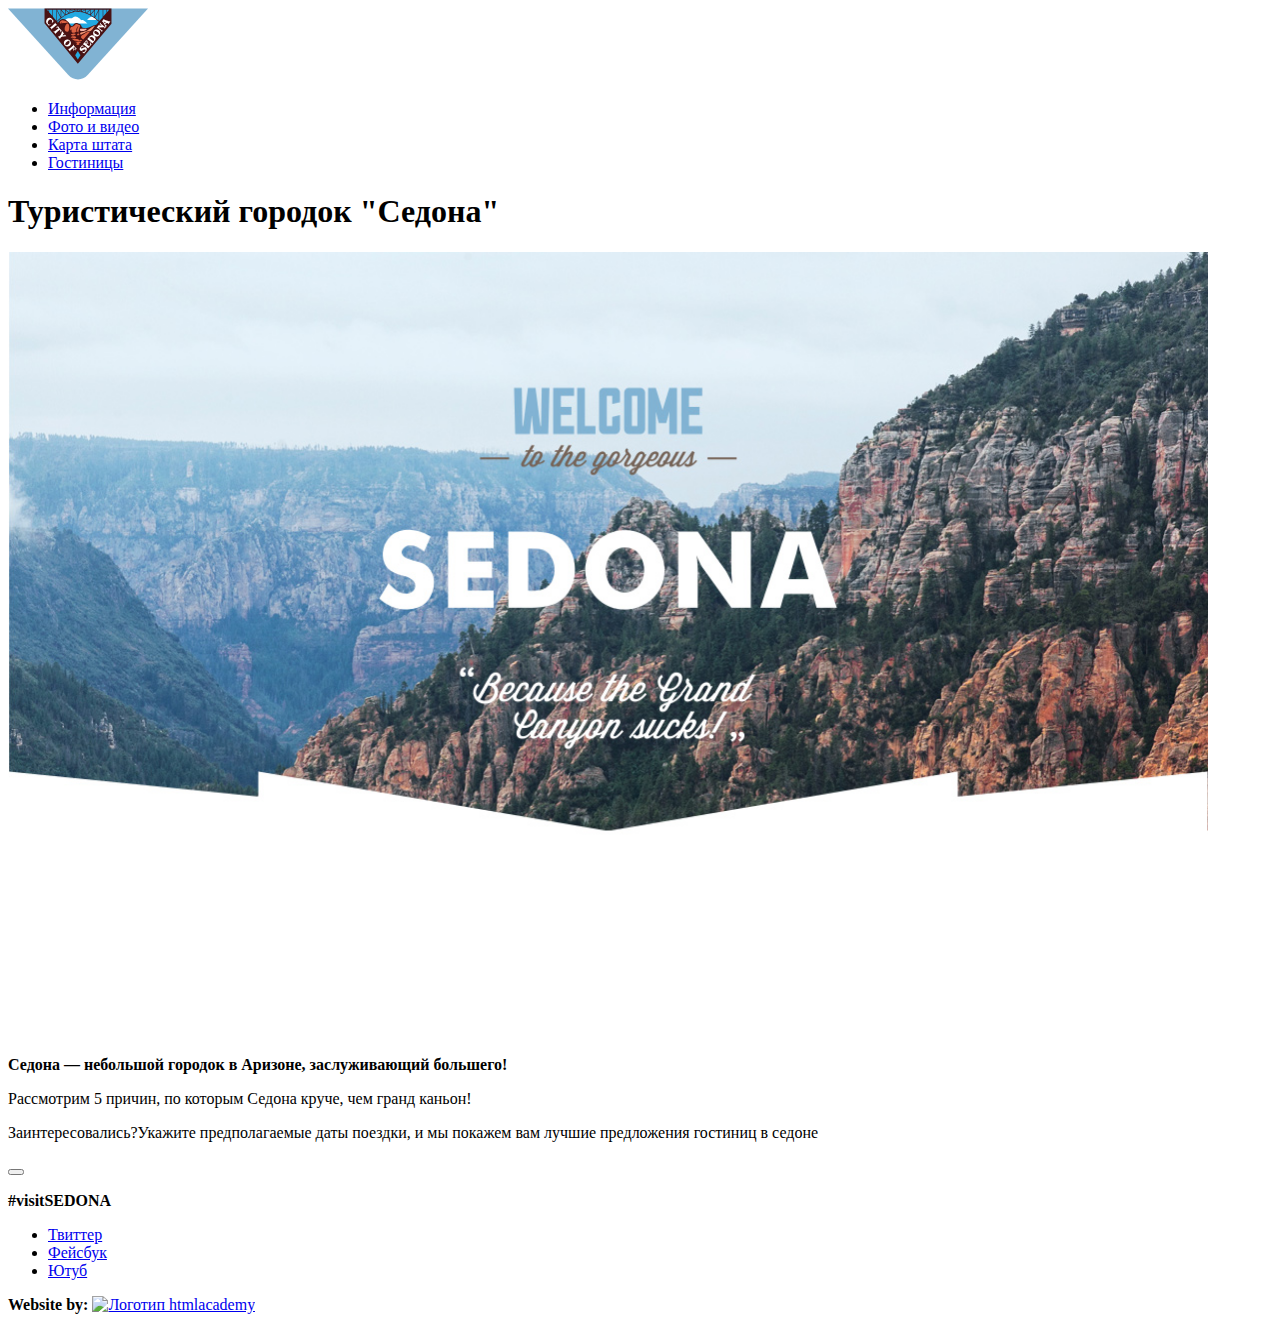
==== index.html @ 9cd98520 "Added images." ====
<!DOCTYPE html>
<html lang="ru">

<head>
    <meta charset="utf-8">
    <title>HTML Academy: Седона</title>
</head>

<body>
    <header class="main-header">
        <nav class="main-navigation">
            <a class="main-header-logo" href="index.html">
                <img src="img/logo.svg" width="140" height="72" alt="Логотип">
            </a>
            <ul class="site-navigation">
                <li><a href="#">Информация</a></li>
                <li><a href="#">Фото и видео</a></li>
                <li><a href="#">Карта штата</a></li>
                <li><a href="hotels.html">Гостиницы</a></li>
            </ul>
        </nav>
    </header>
    <main class="container">
        <h1 class="visually-hidden">Туристический городок "Седона"</h1>
        <section class="intro">
            <img src="img/intro.jpg" alt="Sedona intro" width="1200" height="800"/>
        </section>
        <section class="content">
            <b>Седона — небольшой городок в Аризоне, заслуживающий большего!</b>
            <p>Рассмотрим 5 причин, по которым Седона круче, чем гранд каньон!</p>
        </section>
        <section class="search-form">
            <p><span>Заинтересовались?</span>Укажите предполагаемые даты поездки, и мы покажем вам лучшие предложения
                гостиниц в седоне</p>
            <button type="button" title="Поиск гостиницы в Седоне"></button>
        </section>
    </main>
    <footer>
        <p class="footer-tag">
            <b>#visitSEDONA</b>
        </p>
        <div class="footer-social">
            <ul>
                <li><a class="social-button" href="#">Твиттер</a></li>
                <li><a class="social-button" href="#">Фейсбук</a></li>
                <li><a class="social-button" href="#">Ютуб</a></li>
            </ul>
        </div>
        <p class="footer-copyright">
            <b>Website by:</b>
            <a href="https://htmlacademy.ru">
                <img src="img/htmlacademylogo.svg" width="115" height="41" alt="Логотип htmlacademy">
            </a>
        </p>
    </footer>
    <section class="modal modal-search">
    </section>
</body>

</html>
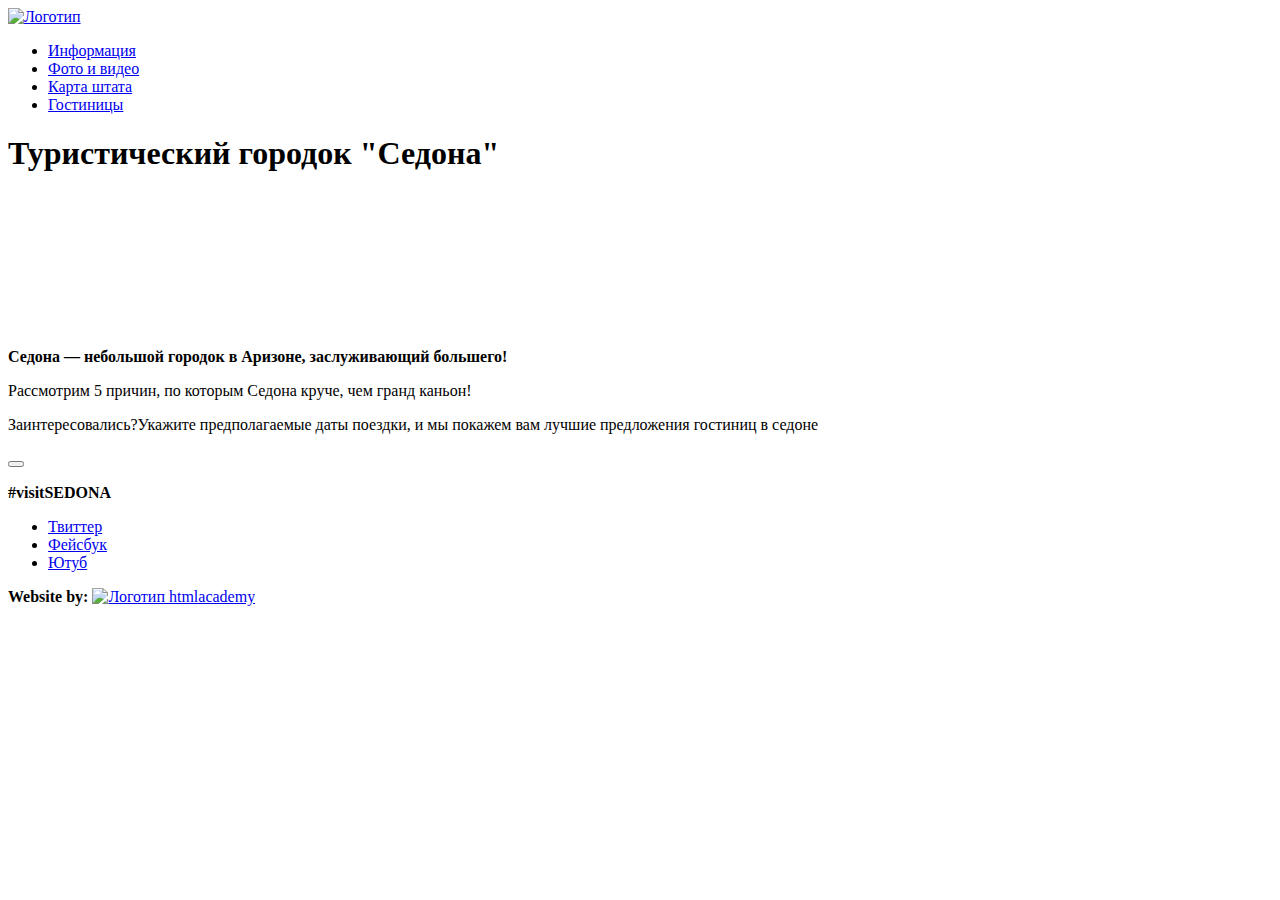
==== commit 2a18c13c: "Images revert for master." ====
--- a/index.html
+++ b/index.html
@@ -23,7 +23,10 @@
     <main class="container">
         <h1 class="visually-hidden">Туристический городок "Седона"</h1>
         <section class="intro">
-            <img src="img/intro.jpg" alt="Sedona intro" width="1200" height="800"/>
+            <img class="welcome" />
+            <svg>
+                <polygon />
+            </svg>
         </section>
         <section class="content">
             <b>Седона — небольшой городок в Аризоне, заслуживающий большего!</b>
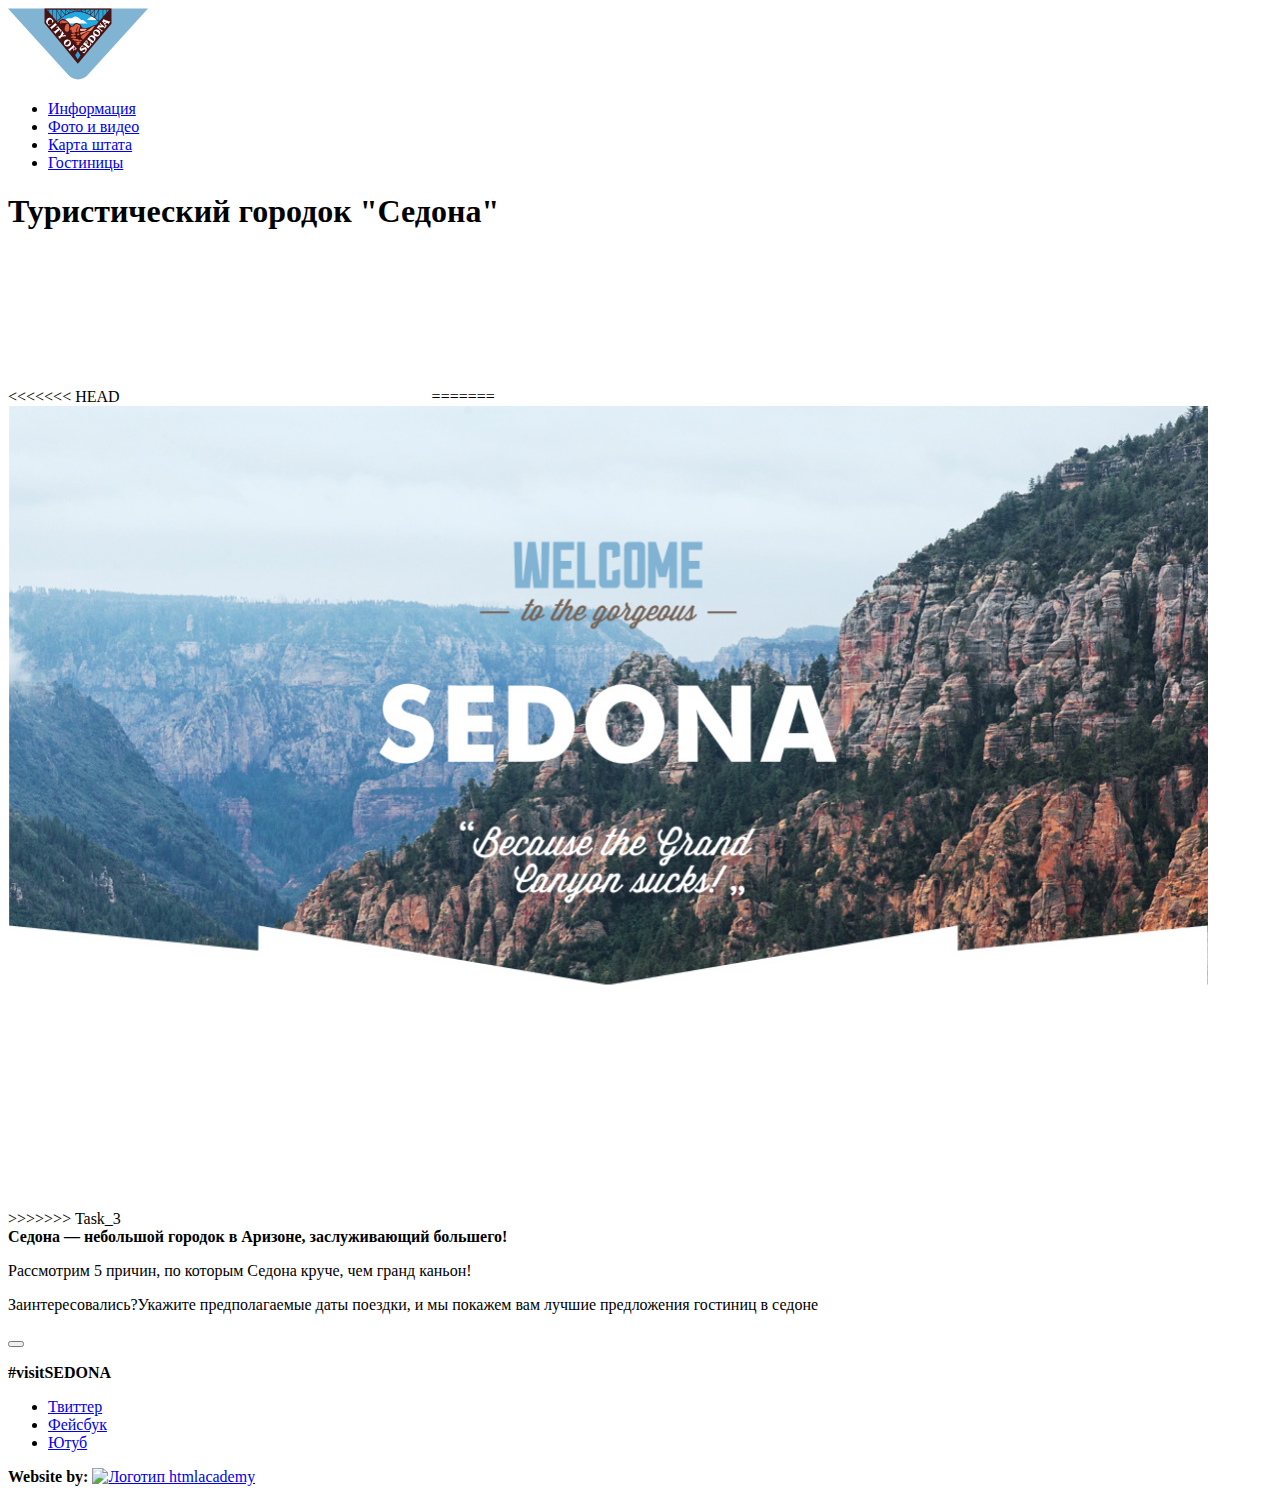
==== commit d534bb85: "Добавил графику." ====
--- a/index.html
+++ b/index.html
@@ -16,23 +16,27 @@
                 <li><a href="#">Информация</a></li>
                 <li><a href="#">Фото и видео</a></li>
                 <li><a href="#">Карта штата</a></li>
-                <li><a href="hotels.html">Гостиницы</a></li>
+                <li><a href="catalog.html">Гостиницы</a></li>
             </ul>
         </nav>
     </header>
     <main class="container">
         <h1 class="visually-hidden">Туристический городок "Седона"</h1>
         <section class="intro">
-            <img class="welcome" />
+<<<<<<< HEAD
+            <img class="welcome-image" />
             <svg>
                 <polygon />
             </svg>
+=======
+            <img src="img/intro.jpg" alt="Sedona intro" width="1200" height="800"/>
+>>>>>>> Task_3
         </section>
         <section class="content">
-            <b>Седона — небольшой городок в Аризоне, заслуживающий большего!</b>
+            <strong>Седона — небольшой городок в Аризоне, заслуживающий большего!</strong>
             <p>Рассмотрим 5 причин, по которым Седона круче, чем гранд каньон!</p>
         </section>
-        <section class="search-form">
+        <section class="search-hotel">
             <p><span>Заинтересовались?</span>Укажите предполагаемые даты поездки, и мы покажем вам лучшие предложения
                 гостиниц в седоне</p>
             <button type="button" title="Поиск гостиницы в Седоне"></button>
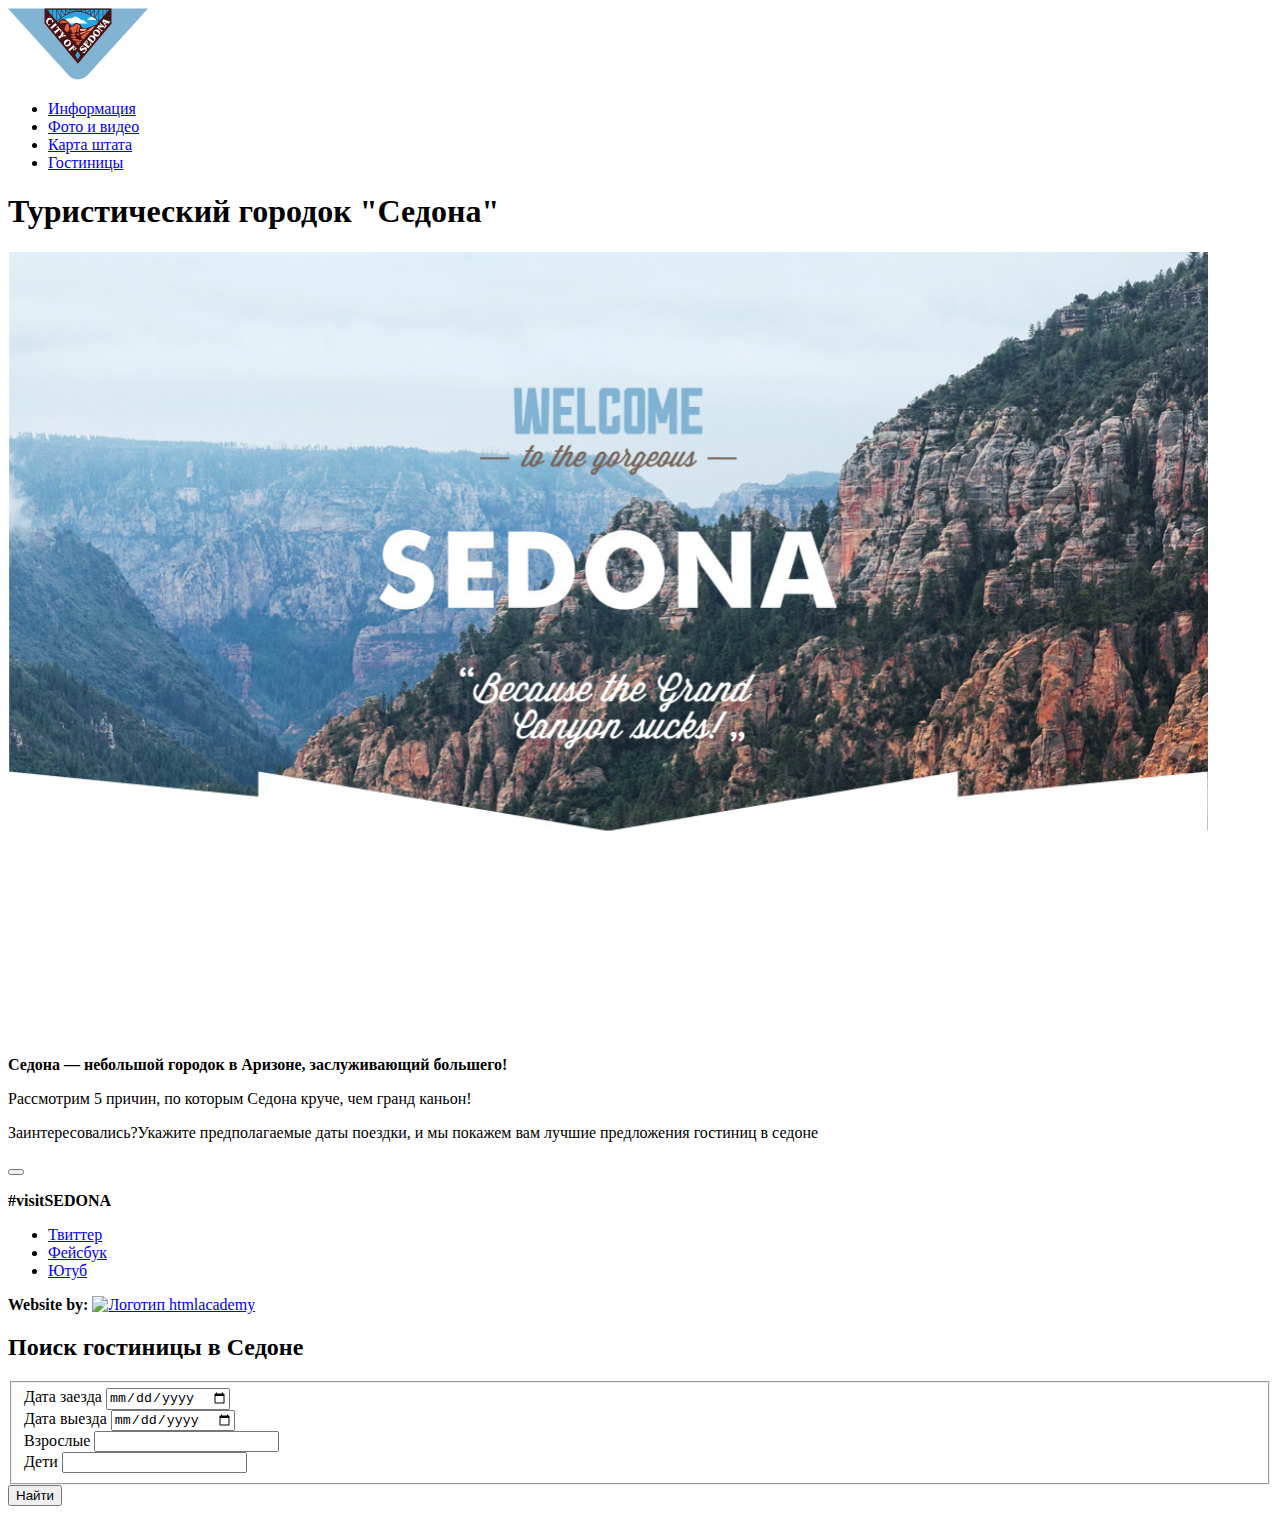
==== commit 454b66a5: "Добавил форму поиска гостиниц." ====
--- a/index.html
+++ b/index.html
@@ -23,14 +23,7 @@
     <main class="container">
         <h1 class="visually-hidden">Туристический городок "Седона"</h1>
         <section class="intro">
-<<<<<<< HEAD
-            <img class="welcome-image" />
-            <svg>
-                <polygon />
-            </svg>
-=======
-            <img src="img/intro.jpg" alt="Sedona intro" width="1200" height="800"/>
->>>>>>> Task_3
+            <img src="img/intro.jpg" alt="Sedona intro" width="1200" height="800" />
         </section>
         <section class="content">
             <strong>Седона — небольшой городок в Аризоне, заслуживающий большего!</strong>
@@ -61,6 +54,30 @@
         </p>
     </footer>
     <section class="modal modal-search">
+        <h2 class="visually-hidden">Поиск гостиницы в Седоне</h2>
+        <form class="search-hotel-form" method="GET" action="https://echo.htmlacademy.ru">
+            <fieldset>
+                <div class="search-hotel-form-control-block">
+                    <label for="arrival-date-control">Дата заезда</label>
+                    <input id="arrival-date-control" name="arrival-date" type="date">
+                </div>
+                <div class="search-hotel-form-control-block">
+                    <label for="departure-date-control">Дата выезда</label>
+                    <input id="departure-date-control" name="departure-date" type="date">
+                </div>
+                <div class="search-hotel-form-control-block">
+                    <label for="number-of-adults-control">Взрослые</label>
+                    <input id="number-of-adults-control" name="number-of-adults" type="number">
+                </div>
+                <div class="search-hotel-form-control-block">
+                    <label for="number-of-children-control">Дети</label>
+                    <input id="number-of-children-control" name="number-of-children" type="number">
+                </div>
+            </fieldset>
+            <button type="submit" class="filter-button button">
+                Найти
+            </button>
+        </form>
     </section>
 </body>
 
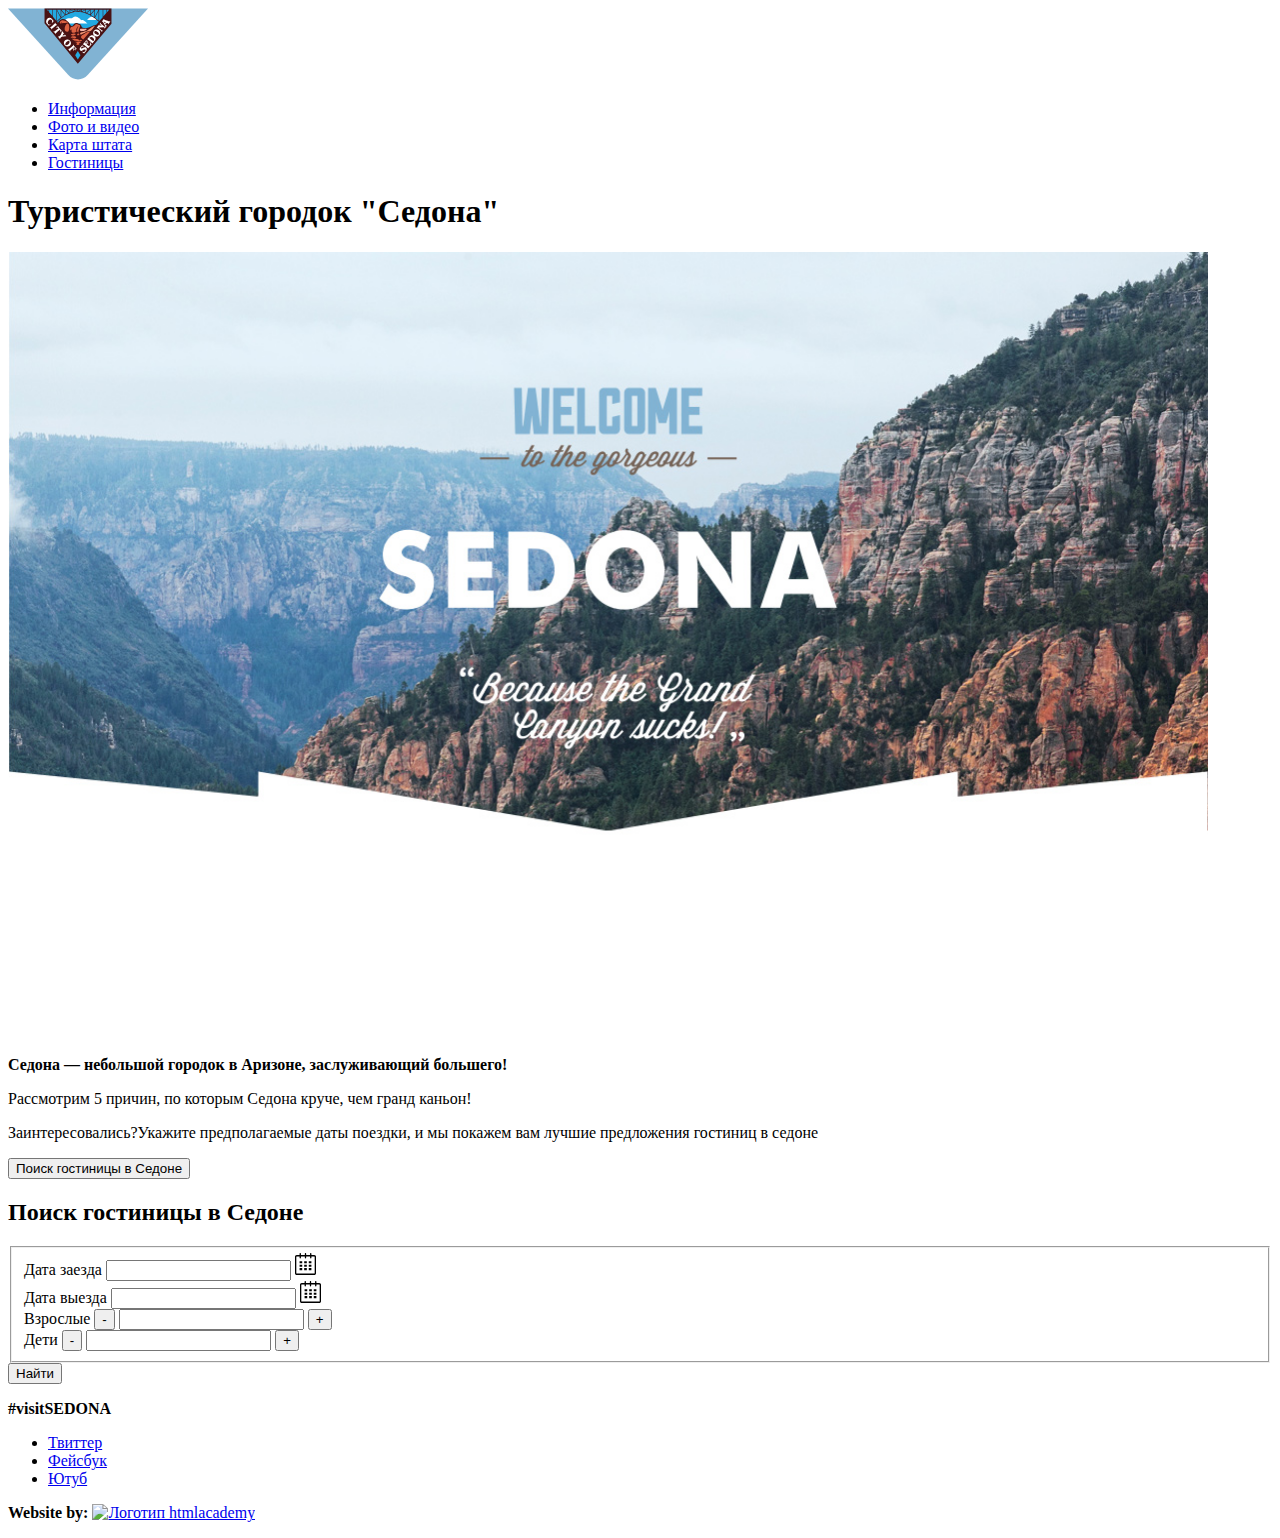
==== commit 5d288bf7: "Поправил типы инпутов, добавил  aria-label. Добавил кнопки плюс/минус." ====
--- a/index.html
+++ b/index.html
@@ -30,9 +30,40 @@
             <p>Рассмотрим 5 причин, по которым Седона круче, чем гранд каньон!</p>
         </section>
         <section class="search-hotel">
-            <p><span>Заинтересовались?</span>Укажите предполагаемые даты поездки, и мы покажем вам лучшие предложения
-                гостиниц в седоне</p>
-            <button type="button" title="Поиск гостиницы в Седоне"></button>
+            <p class="search-hotel-description"><span class="interested">Заинтересовались?</span>Укажите предполагаемые даты поездки, и мы покажем вам лучшие предложения гостиниц в седоне</p>
+            <button type="button" title="Поиск гостиницы в Седоне" class="button search-hotel-btn" aria-label="Открыть модальное окно поиска гостиницы">Поиск гостиницы в Седоне</button>
+            <div class="modal modal-search">
+                <h2 class="visually-hidden">Поиск гостиницы в Седоне</h2>
+                <form class="search-hotel-form" method="POST" action="https://echo.htmlacademy.ru">
+                    <fieldset>
+                        <div class="search-hotel-form-control-block">
+                            <label for="arrival-date-control">Дата заезда</label>
+                            <input id="arrival-date-control" type="text" name="arrival-date">
+                            <img src="img/calendar.svg" alt="Иконка календаря">
+                        </div>
+                        <div class="search-hotel-form-control-block">
+                            <label for="departure-date-control">Дата выезда</label>
+                            <input id="departure-date-control" type="text" name="departure-date">
+                            <img src="img/calendar.svg" alt="Иконка календаря">
+                        </div>
+                        <div class="search-hotel-form-control-block">
+                            <label for="number-of-adults-control">Взрослые</label>
+                            <button type="button" aria-label="Убрать одного взрослого" class="minus-btn">-</button>
+                            <input id="number-of-adults-control" name="number-of-adults" type="text">
+                            <button type="button" aria-label="Добавить одного взрослого" class="plus-btn">+</button>
+                        </div>
+                        <div class="search-hotel-form-control-block">
+                            <label for="number-of-children-control">Дети</label>
+                            <button type="button" aria-label="Убрать одного ребенка" class="minus-btn">-</button>
+                            <input id="number-of-children-control" name="number-of-children" type="text">
+                            <button type="button" aria-label="Добавить одного ребенка" class="plus-btn">+</button>
+                        </div>
+                    </fieldset>
+                    <button type="submit" class="filter-button button" title="Найти гостиницы" aria-label="Найти гостиницы">
+                        Найти
+                    </button>
+                </form>
+            </div>
         </section>
     </main>
     <footer>
@@ -53,32 +84,6 @@
             </a>
         </p>
     </footer>
-    <section class="modal modal-search">
-        <h2 class="visually-hidden">Поиск гостиницы в Седоне</h2>
-        <form class="search-hotel-form" method="GET" action="https://echo.htmlacademy.ru">
-            <fieldset>
-                <div class="search-hotel-form-control-block">
-                    <label for="arrival-date-control">Дата заезда</label>
-                    <input id="arrival-date-control" name="arrival-date" type="date">
-                </div>
-                <div class="search-hotel-form-control-block">
-                    <label for="departure-date-control">Дата выезда</label>
-                    <input id="departure-date-control" name="departure-date" type="date">
-                </div>
-                <div class="search-hotel-form-control-block">
-                    <label for="number-of-adults-control">Взрослые</label>
-                    <input id="number-of-adults-control" name="number-of-adults" type="number">
-                </div>
-                <div class="search-hotel-form-control-block">
-                    <label for="number-of-children-control">Дети</label>
-                    <input id="number-of-children-control" name="number-of-children" type="number">
-                </div>
-            </fieldset>
-            <button type="submit" class="filter-button button">
-                Найти
-            </button>
-        </form>
-    </section>
 </body>
 
 </html>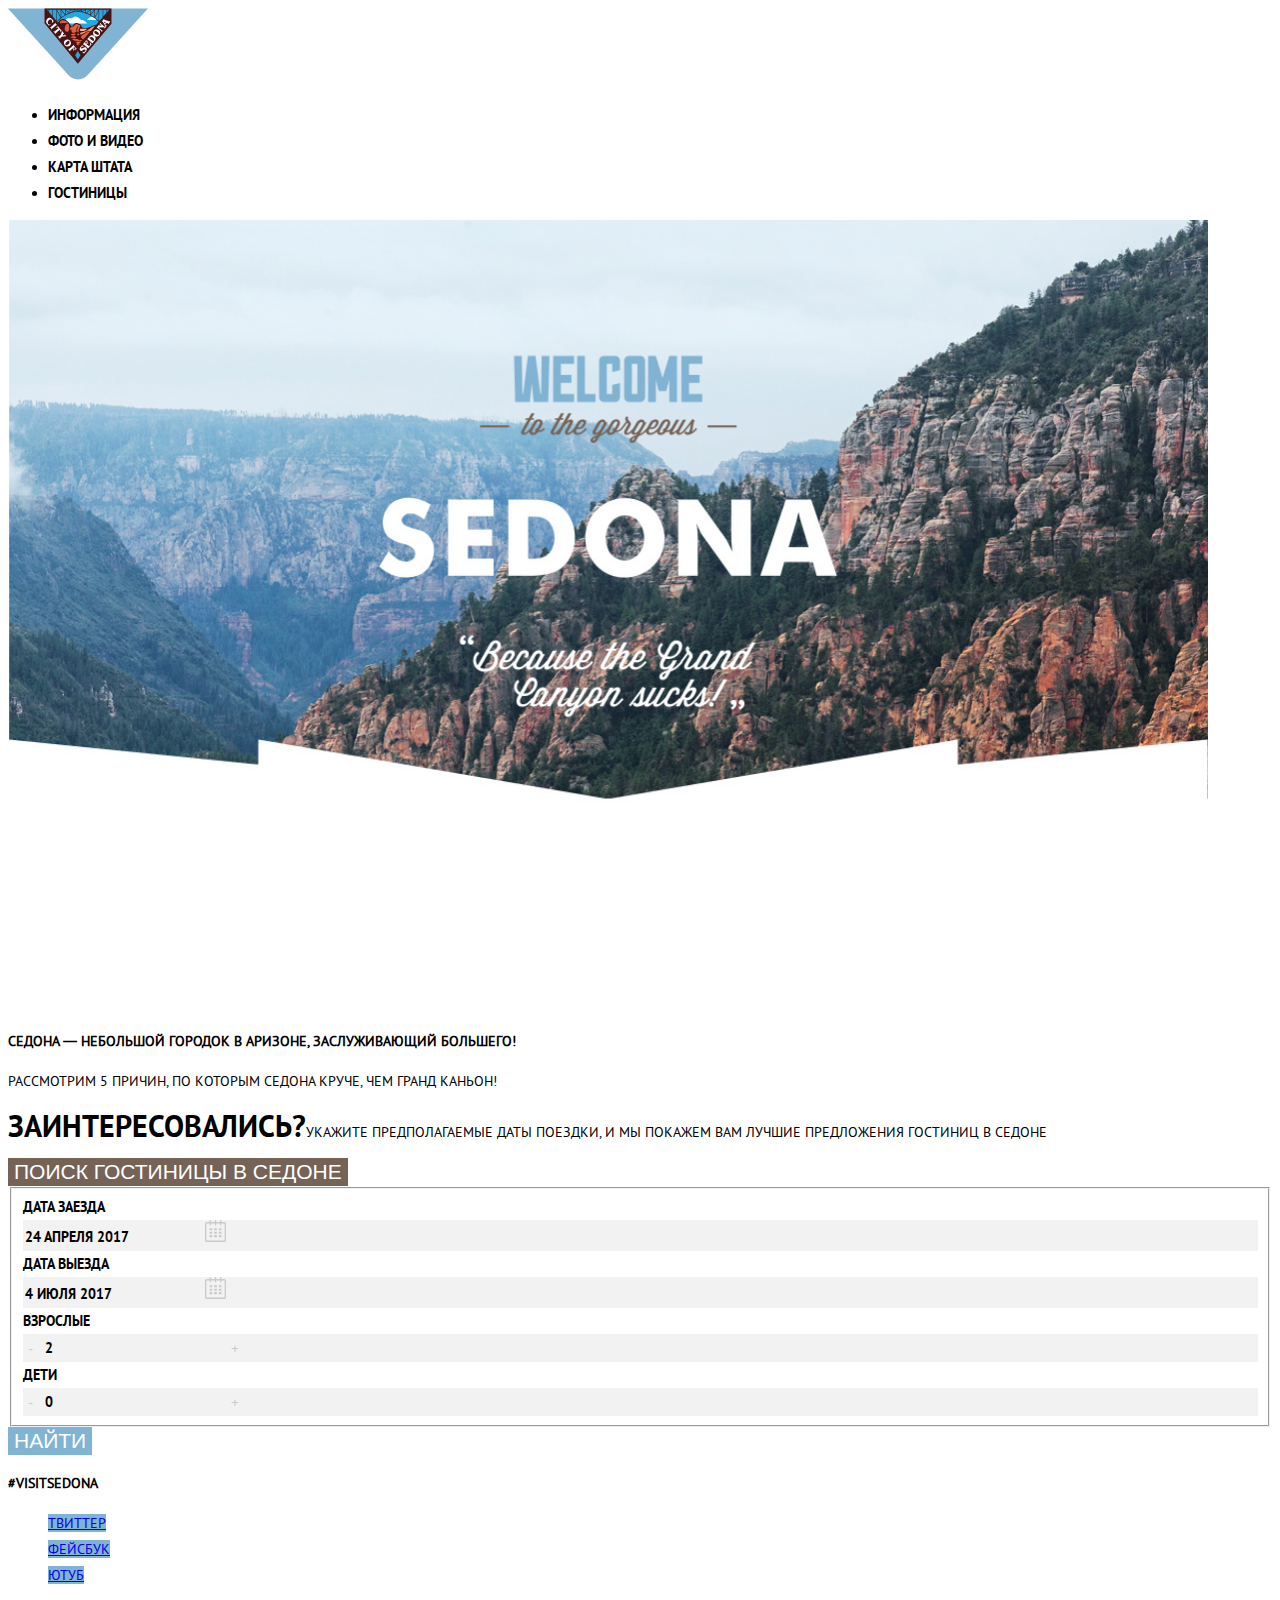
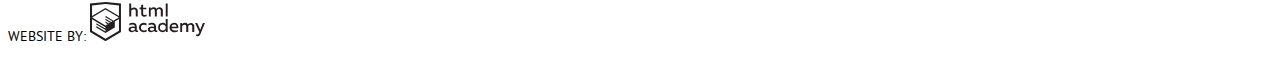
==== commit efc8a8cf: "Базовая стилизация." ====
--- a/index.html
+++ b/index.html
@@ -4,6 +4,7 @@
 <head>
     <meta charset="utf-8">
     <title>HTML Academy: Седона</title>
+    <link href="css/style.css" rel="stylesheet">
 </head>
 
 <body>
@@ -31,35 +32,57 @@
         </section>
         <section class="search-hotel">
             <p class="search-hotel-description"><span class="interested">Заинтересовались?</span>Укажите предполагаемые даты поездки, и мы покажем вам лучшие предложения гостиниц в седоне</p>
-            <button type="button" title="Поиск гостиницы в Седоне" class="button search-hotel-btn" aria-label="Открыть модальное окно поиска гостиницы">Поиск гостиницы в Седоне</button>
+            <button type="button" title="Поиск гостиницы в Седоне" class="button open-search-hotel-form-btn" aria-label="Открыть модальное окно поиска гостиницы">Поиск гостиницы в Седоне</button>
             <div class="modal modal-search">
                 <h2 class="visually-hidden">Поиск гостиницы в Седоне</h2>
                 <form class="search-hotel-form" method="POST" action="https://echo.htmlacademy.ru">
                     <fieldset>
                         <div class="search-hotel-form-control-block">
                             <label for="arrival-date-control">Дата заезда</label>
-                            <input id="arrival-date-control" type="text" name="arrival-date">
-                            <img src="img/calendar.svg" alt="Иконка календаря">
+                            <div class="control">
+                                <input id="arrival-date-control" type="text" name="arrival-date" value="24 апреля 2017">
+                                <svg xmlns="http://www.w3.org/2000/svg" width="21" height="22" viewBox="0 0 21 22" class="calendar-icon">
+                                    <path
+                                        d="M19.251 2.025h-2.845V.648c0-.381-.294-.689-.656-.689-.363 0-.656.308-.656.689v1.377h-3.938V.648c0-.381-.294-.689-.655-.689-.363 0-.657.308-.657.689v1.377H5.906V.648c0-.381-.294-.689-.656-.689-.363 0-.657.308-.657.689v1.377H1.75C.784 2.025 0 2.847 0 3.862v16.302C0 21.179.784 22 1.75 22h17.501c.966 0 1.749-.821 1.749-1.836V3.862c0-1.015-.783-1.837-1.749-1.837zm.437 18.139a.448.448 0 0 1-.437.459H1.75a.45.45 0 0 1-.438-.459V3.862a.45.45 0 0 1 .438-.459h2.844v1.378c0 .381.294.689.657.689.362 0 .656-.308.656-.689V3.403h3.938v1.378c0 .381.294.689.657.689.361 0 .655-.308.655-.689V3.403h3.938v1.378c0 .381.293.689.656.689.362 0 .656-.308.656-.689V3.403h2.845c.241 0 .437.206.437.459v16.302z"
+                                        fill="#cacaca" />
+                                    <path
+                                        d="M4.594 8.225h2.625v2.066H4.594zM4.594 11.668h2.625v2.067H4.594zM4.594 15.112h2.625v2.066H4.594zM9.188 15.112h2.625v2.066H9.188zM9.188 11.668h2.625v2.067H9.188zM9.188 8.225h2.625v2.066H9.188zM13.781 15.112h2.625v2.066h-2.625zM13.781 11.668h2.625v2.067h-2.625zM13.781 8.225h2.625v2.066h-2.625z"
+                                        fill="#cacaca" />
+                                </svg>
+                            </div>
                         </div>
                         <div class="search-hotel-form-control-block">
                             <label for="departure-date-control">Дата выезда</label>
-                            <input id="departure-date-control" type="text" name="departure-date">
-                            <img src="img/calendar.svg" alt="Иконка календаря">
+                            <div class="control">
+                                <input id="departure-date-control" type="text" name="departure-date" value="4 июля 2017">
+                                <svg xmlns="http://www.w3.org/2000/svg" width="21" height="22" viewBox="0 0 21 22" class="calendar-icon">
+                                    <path
+                                        d="M19.251 2.025h-2.845V.648c0-.381-.294-.689-.656-.689-.363 0-.656.308-.656.689v1.377h-3.938V.648c0-.381-.294-.689-.655-.689-.363 0-.657.308-.657.689v1.377H5.906V.648c0-.381-.294-.689-.656-.689-.363 0-.657.308-.657.689v1.377H1.75C.784 2.025 0 2.847 0 3.862v16.302C0 21.179.784 22 1.75 22h17.501c.966 0 1.749-.821 1.749-1.836V3.862c0-1.015-.783-1.837-1.749-1.837zm.437 18.139a.448.448 0 0 1-.437.459H1.75a.45.45 0 0 1-.438-.459V3.862a.45.45 0 0 1 .438-.459h2.844v1.378c0 .381.294.689.657.689.362 0 .656-.308.656-.689V3.403h3.938v1.378c0 .381.294.689.657.689.361 0 .655-.308.655-.689V3.403h3.938v1.378c0 .381.293.689.656.689.362 0 .656-.308.656-.689V3.403h2.845c.241 0 .437.206.437.459v16.302z"
+                                        fill="#cacaca" />
+                                    <path
+                                        d="M4.594 8.225h2.625v2.066H4.594zM4.594 11.668h2.625v2.067H4.594zM4.594 15.112h2.625v2.066H4.594zM9.188 15.112h2.625v2.066H9.188zM9.188 11.668h2.625v2.067H9.188zM9.188 8.225h2.625v2.066H9.188zM13.781 15.112h2.625v2.066h-2.625zM13.781 11.668h2.625v2.067h-2.625zM13.781 8.225h2.625v2.066h-2.625z"
+                                        fill="#cacaca" />
+                                </svg>
+                            </div>
                         </div>
                         <div class="search-hotel-form-control-block">
                             <label for="number-of-adults-control">Взрослые</label>
-                            <button type="button" aria-label="Убрать одного взрослого" class="minus-btn">-</button>
-                            <input id="number-of-adults-control" name="number-of-adults" type="text">
-                            <button type="button" aria-label="Добавить одного взрослого" class="plus-btn">+</button>
+                            <div class="control">
+                                <button type="button" aria-label="Убрать одного взрослого" class="minus-btn">-</button>
+                                <input id="number-of-adults-control" name="number-of-adults" type="text" value="2">
+                                <button type="button" aria-label="Добавить одного взрослого" class="plus-btn">+</button>
+                            </div>
                         </div>
                         <div class="search-hotel-form-control-block">
                             <label for="number-of-children-control">Дети</label>
-                            <button type="button" aria-label="Убрать одного ребенка" class="minus-btn">-</button>
-                            <input id="number-of-children-control" name="number-of-children" type="text">
-                            <button type="button" aria-label="Добавить одного ребенка" class="plus-btn">+</button>
+                            <div class="control">
+                                <button type="button" aria-label="Убрать одного ребенка" class="minus-btn">-</button>
+                                <input id="number-of-children-control" name="number-of-children" type="text" value="0">
+                                <button type="button" aria-label="Добавить одного ребенка" class="plus-btn">+</button>
+                            </div>
                         </div>
                     </fieldset>
-                    <button type="submit" class="filter-button button" title="Найти гостиницы" aria-label="Найти гостиницы">
+                    <button type="submit" class="search-hotels-btn button" title="Найти гостиницы" aria-label="Найти гостиницы">
                         Найти
                     </button>
                 </form>
@@ -78,9 +101,14 @@
             </ul>
         </div>
         <p class="footer-copyright">
-            <b>Website by:</b>
+            <span class="bold">Website by:</span>
             <a href="https://htmlacademy.ru">
-                <img src="img/htmlacademylogo.svg" width="115" height="41" alt="Логотип htmlacademy">
+                <svg id="Layer_1" data-name="Layer 1" xmlns="http://www.w3.org/2000/svg" viewBox="0 0 108.08 36.85" class="htmlacademy-logo">
+                    <title>logo-htmlacademy-small1</title>
+                    <path
+                        d="M44.61,26.88a2,2,0,0,0,.55-0.1v1.33a3.25,3.25,0,0,1-1.18.21,1.67,1.67,0,0,1-1.67-1,4.84,4.84,0,0,1-3.14,1.08c-1.51,0-2.91-.83-2.91-2.55,0-2.13,2-2.79,3.71-2.79a11.08,11.08,0,0,1,2.17.25v-0.3c0-1-.76-1.77-2.19-1.77a7.42,7.42,0,0,0-3,.64v-1.7a10.21,10.21,0,0,1,3.19-.55c2.36,0,3.81,1.12,3.81,3.65v3a0.54,0.54,0,0,0,.49.59h0.17Zm-6.44-1.13A1.35,1.35,0,0,0,39.63,27h0.11a3.39,3.39,0,0,0,2.41-1V24.58a9.72,9.72,0,0,0-1.81-.21c-1,0-2.16.33-2.16,1.38h0Zm12.36-6.11a5,5,0,0,1,2.57.64V22a4.08,4.08,0,0,0-2.3-.7,2.75,2.75,0,1,0,0,5.49,5,5,0,0,0,2.43-.64v1.71a6.27,6.27,0,0,1-2.76.57A4.21,4.21,0,0,1,46,24.51q0-.21,0-0.41a4.32,4.32,0,0,1,4.18-4.46h0.38Zm12.17,7.24a2,2,0,0,0,.55-0.1v1.33a3.25,3.25,0,0,1-1.18.21,1.67,1.67,0,0,1-1.67-1,4.84,4.84,0,0,1-3.14,1.08c-1.51,0-2.91-.83-2.91-2.55,0-2.13,2-2.79,3.71-2.79a11.08,11.08,0,0,1,2.17.25v-0.3c0-1-.76-1.77-2.19-1.77a7.42,7.42,0,0,0-3,.64v-1.7a10.21,10.21,0,0,1,3.19-.55c2.36,0,3.81,1.12,3.81,3.65v3a0.54,0.54,0,0,0,.49.59h0.17Zm-6.44-1.13A1.35,1.35,0,0,0,57.73,27h0.11a3.39,3.39,0,0,0,2.41-1V24.58a9.72,9.72,0,0,0-1.81-.21c-1.06,0-2.16.33-2.16,1.38h0ZM73,16V28.2H71.35V26.88a3.88,3.88,0,0,1-3.19,1.54,4.4,4.4,0,0,1,0-8.78,3.81,3.81,0,0,1,3,1.3V16H73Zm-4.53,5.22a2.76,2.76,0,1,0,0,5.52A2.86,2.86,0,0,0,71.15,25V23A2.91,2.91,0,0,0,68.49,21.27ZM79,19.64c3.31,0,4.46,2.68,3.92,5.09H76.7c0.21,1.5,1.67,2.11,3.19,2.11a6.11,6.11,0,0,0,2.64-.59v1.6a7.14,7.14,0,0,1-3,.57C77,28.42,74.78,27,74.78,24a4.18,4.18,0,0,1,4-4.39H79Zm0.09,1.54a2.28,2.28,0,0,0-2.44,2.1v0.06H81.3A2,2,0,0,0,79.13,21.18Zm5.73,7V19.87h1.65v1a3.81,3.81,0,0,1,2.78-1.27A2.86,2.86,0,0,1,91.89,21a4.12,4.12,0,0,1,2.91-1.33A3.06,3.06,0,0,1,98,23V28.2h-1.9V23.05a1.59,1.59,0,0,0-1.42-1.75H94.42a2.8,2.8,0,0,0-2.07,1.12V28.2h-1.9V23.05A1.59,1.59,0,0,0,89,21.31H88.8a3,3,0,0,0-2.21,1.29v5.63H84.86Zm21.31-8.33h1.9l-3.91,9.46c-0.9,2.17-2.09,2.86-3.35,2.86a4.76,4.76,0,0,1-1.1-.14V30.46a2.86,2.86,0,0,0,.85.12c0.9,0,1.58-.64,2.07-1.9l0.17-.42-4-8.4h2l2.86,6.29ZM38.73,1.46V6.22a3.81,3.81,0,0,1,2.7-1.14,3.25,3.25,0,0,1,3.44,3.4v5.15H43V8.72a1.81,1.81,0,0,0-1.61-2h-0.3a2.93,2.93,0,0,0-2.32,1.39v5.52h-1.9V1.46h1.9ZM49.94,2.31v3h3V6.91h-3v3.81c0,1.1.5,1.46,1.58,1.46a4.49,4.49,0,0,0,1.69-.33v1.6A6.8,6.8,0,0,1,51,13.8a2.55,2.55,0,0,1-2.86-2.74V6.89H46.58V5.26h1.5V2.74Zm5.4,11.31V5.28H57v1A3.81,3.81,0,0,1,59.77,5a2.86,2.86,0,0,1,2.6,1.33A4.12,4.12,0,0,1,65.28,5,3.06,3.06,0,0,1,68.44,8.4v5.21h-1.9V8.46a1.59,1.59,0,0,0-1.42-1.75H64.89a2.8,2.8,0,0,0-2.07,1.12v5.78h-1.9V8.46A1.59,1.59,0,0,0,59.5,6.71H59.27A3,3,0,0,0,57.06,8v5.63H55.34ZM71.17,1.45H73V13.6H71.17V1.45ZM14.71,0H14.55L0,1.54V28.21l14.55,8.66,14.55-8.66V1.54Zm12.5,27.1L14.55,34.64,1.9,27.12V16.18l12.59,7.5V25L5.86,19.9v1.31l8.68,5.21v1.39L5.87,22.65V24l8.68,5.21,8.75-5.24V18.31L27.2,16V27.12Zm0-12.53-3.48,2-1.6,1L14.51,13v1.31L21,18.23H21l-0.14.09-1,.54-5.37-3.2V17l4.24,2.52-1,.67-3.2-1.9v1.31l2.1,1.24L14.5,22.1,2,14.65,14.51,7.11Zm0-1.32L14.49,5.76,1.91,13.25v-10L14.56,1.92,27.21,3.25v10h0Z"
+                        transform="translate(0 -0.02)" fill="#231f20" />
+                </svg>
             </a>
         </p>
     </footer>
--- a/css/style.css
+++ b/css/style.css
@@ -0,0 +1,182 @@
+@font-face {
+    font-family: "PTSans";
+    src: url(../fonts/ptsans.woff), url(../fonts/ptsans.woff2)
+}
+
+@font-face {
+    font-family: "PTSans Bold";
+    src: url(../fonts/ptsansbold.woff), url(../fonts/ptsansbold.woff2)
+}
+
+.button,
+body {
+    line-height: 26px;
+    text-transform: uppercase
+}
+
+body {
+    font-family: "PTSans", sans-serif;
+    font-weight: 400;
+    font-size: 14px;
+    color: #000
+}
+
+.site-navigation {
+    font-family: "PTSans Bold", sans-serif;
+    font-size: 14px;
+    line-height: 26px
+}
+
+.site-navigation a {
+    color: #000;
+    text-decoration: none
+}
+
+.site-navigation .site-navigation-current a {
+    color: #766357
+}
+
+.button {
+    font-size: 21px;
+    border: 0;
+    color: #fff
+}
+
+.search-hotel-description {
+    font-size: 14px;
+    line-height: 24px
+}
+
+.search-hotel-description .interested {
+    font-family: "PTSans Bold", sans-serif;
+    font-size: 30px;
+    line-height: 36px
+}
+
+.book-hotel-link,
+.open-search-hotel-form-btn {
+    background-color: #766357
+}
+
+.book-hotel-link:hover,
+.open-search-hotel-form-btn:hover {
+    background-color: #604e43
+}
+
+.book-hotel-link:active,
+.open-search-hotel-form-btn:active {
+    background: rgb(80, 62, 51, 1);
+    color: rgb(255, 255, 255, .3)
+}
+
+.details-link,
+.search-hotels-btn {
+    background-color: #81b3d2
+}
+
+.details-link:hover,
+.search-hotels-btn:hover,
+.social-button:hover {
+    background-color: #669ec0
+}
+
+.details-link:active,
+.search-hotels-btn:active,
+.social-button:active {
+    background: rgb(84, 150, 189, 1);
+    color: rgb(255, 255, 255, .3)
+}
+
+.search-hotel-form,
+.search-hotel-form input {
+    font-family: "PTSans Bold", sans-serif;
+    font-size: 14px;
+    line-height: 26px;
+    border: 0;
+    text-transform: uppercase
+}
+
+.control {
+    background-color: #f2f2f2
+}
+
+.search-hotel-form input {
+    background-color: inherit
+}
+
+.control:hover {
+    background-color: #ebebeb
+}
+
+.control input:focus {
+    background-color: #fff
+}
+
+.minus-btn,
+.plus-btn {
+    border: 0;
+    background-color: #f2f2f2;
+    color: #cacaca
+}
+
+.visually-hidden {
+    display: none
+}
+
+.footer-social ul {
+    list-style: none
+}
+
+.social-button {
+    background-color: #81b3d2
+}
+
+.footer-copyright svg {
+    width: 115px;
+    height: 41
+}
+
+.footer-copyright .htmlacademy-logo:hover path {
+    fill: #81b3d2
+}
+
+.footer-copyright .htmlacademy-logo:active path {
+    fill: #bdbbbc
+}
+
+.calendar-icon:hover path {
+    fill: #000
+}
+
+.calendar-icon:active path {
+    fill: #81b3d2
+}
+
+.minus-btn:hover,
+.plus-btn:hover {
+    color: #000
+}
+
+.hotel-list-item-label:hover,
+.minus-btn:active,
+.plus-btn:active {
+    color: #81b3d2
+}
+
+.hotel-list-item-label {
+    font-family: "PTSans Bold", sans-serif;
+    font-size: 21px;
+    line-height: 26px;
+    color: #000
+}
+
+.hotel-list-item-label:active {
+    color: #bdbbbc
+}
+
+.hotel-list a {
+    text-decoration: none;
+    color: #fff;
+    font-size: 14px;
+    line-height: 21px
+}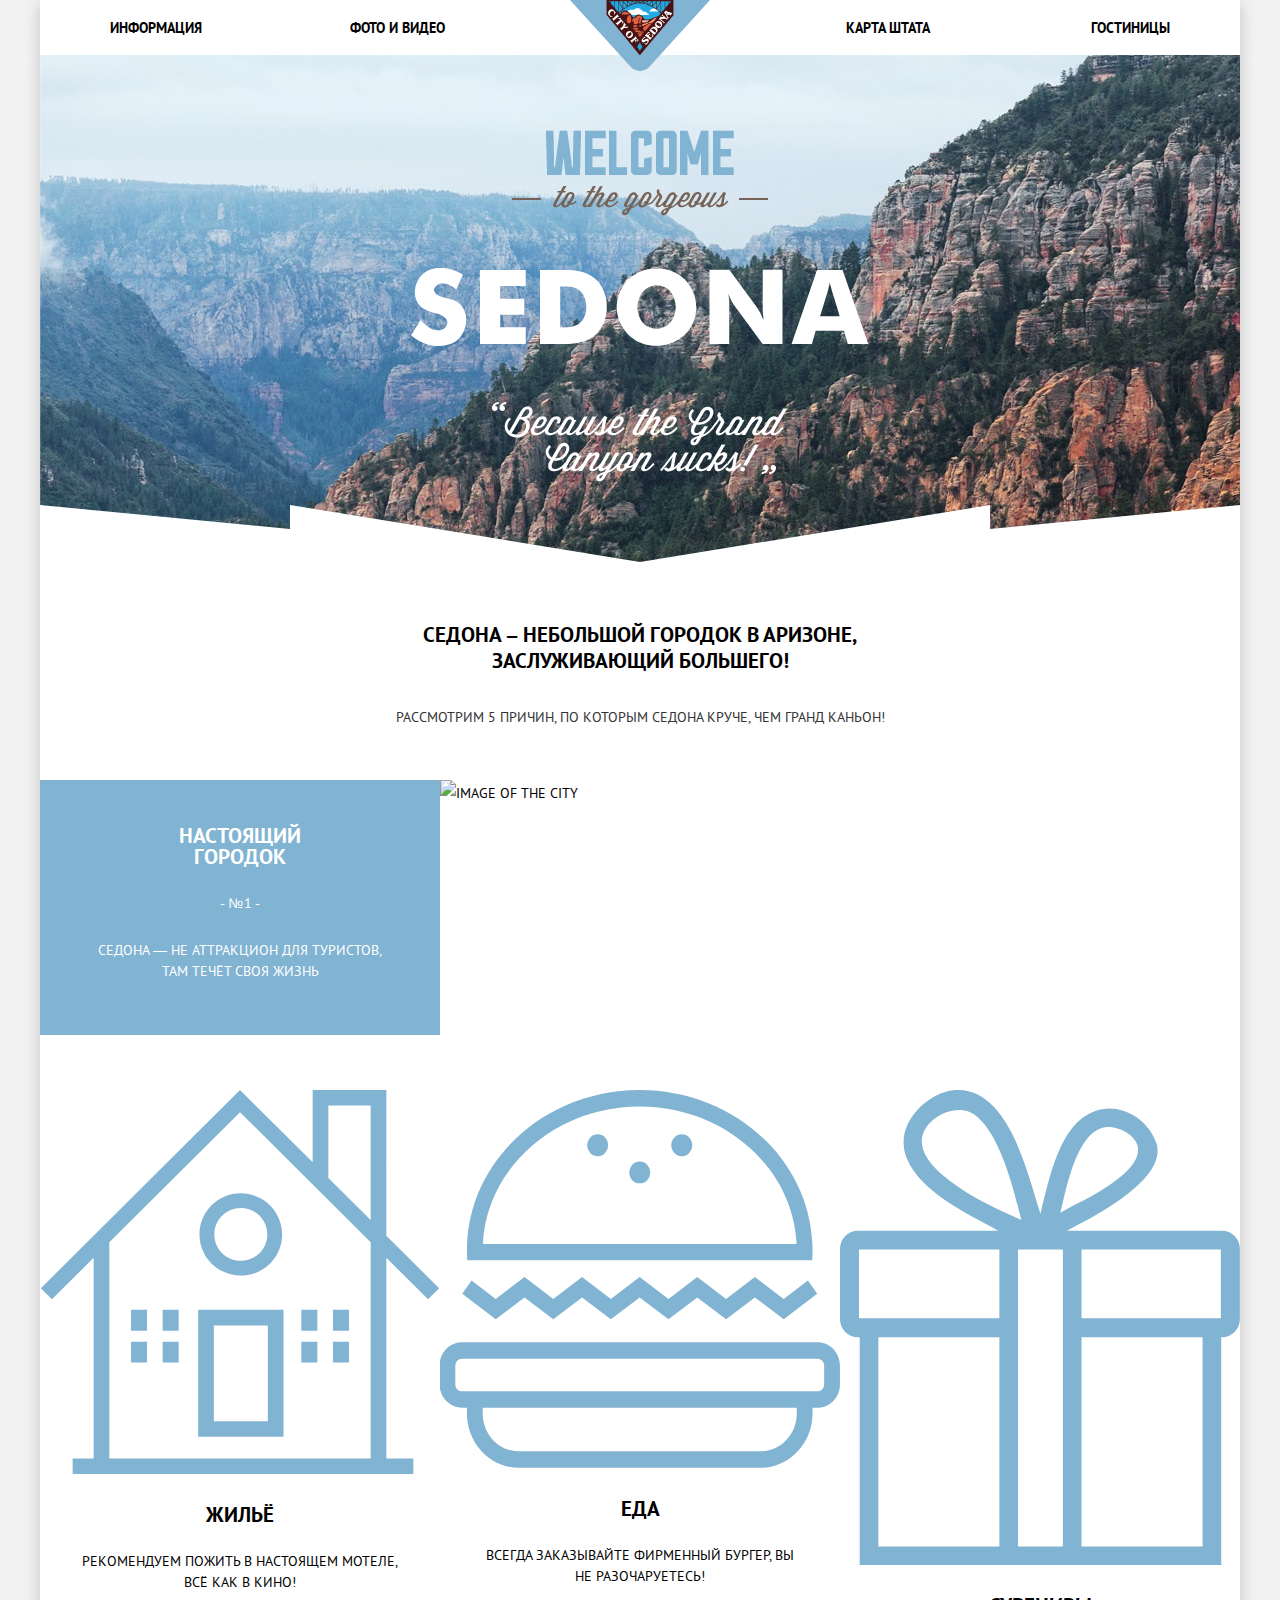
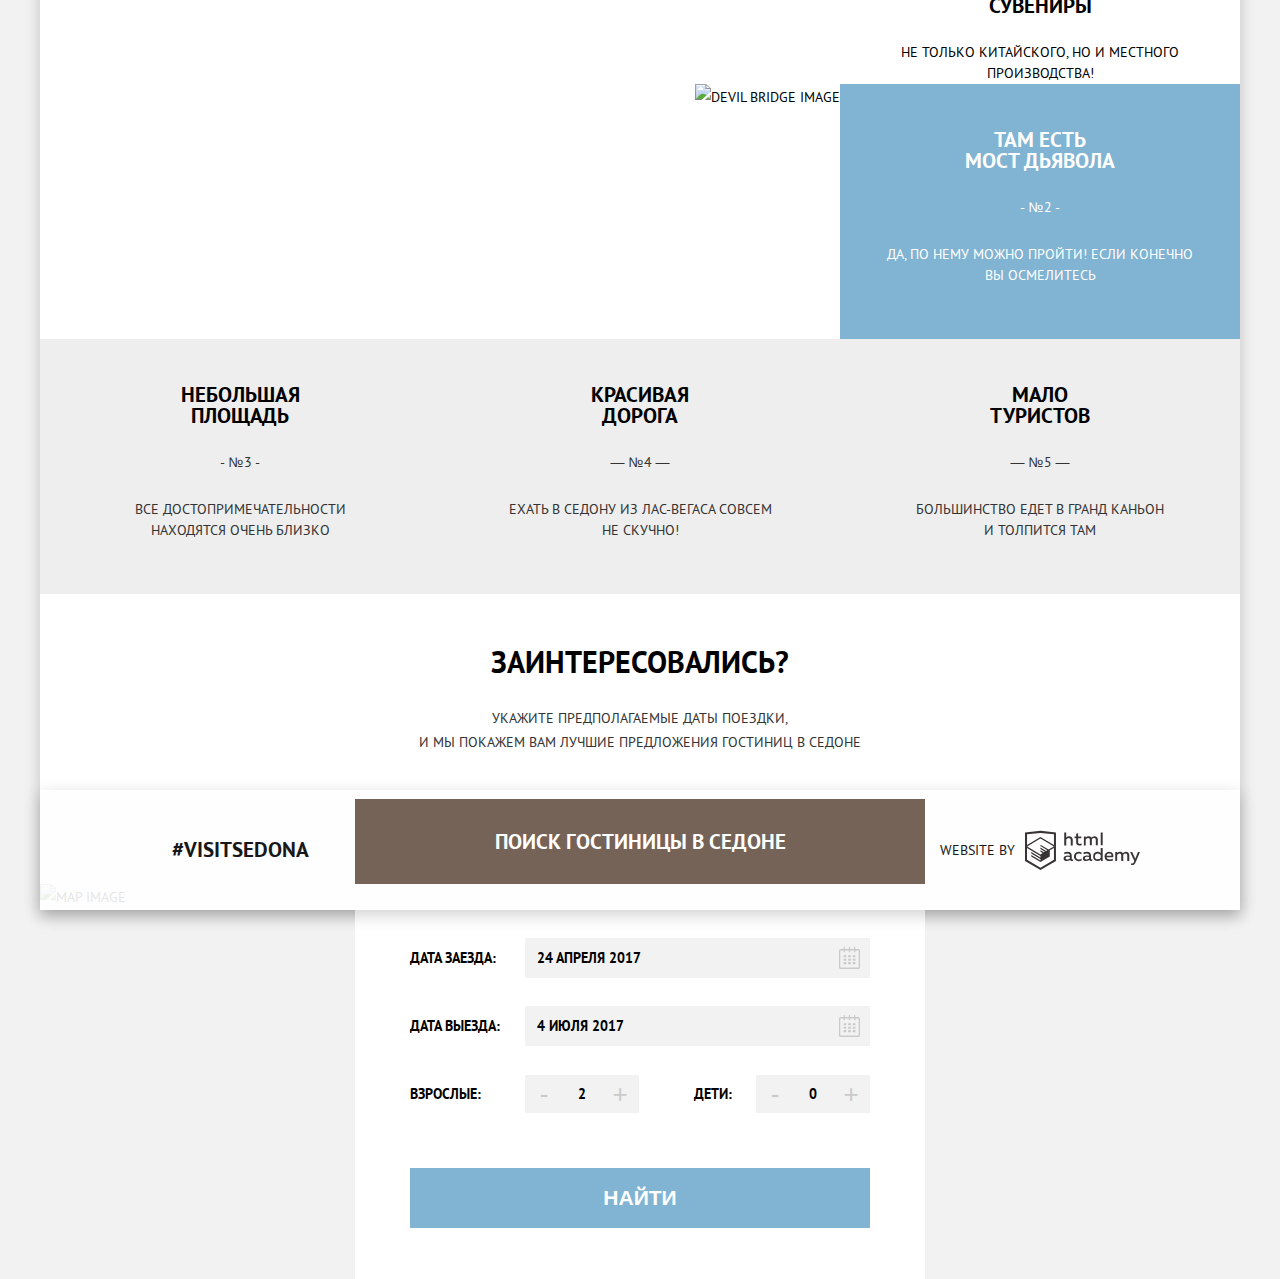
==== commit a928a371: "Правки по критериям и тз." ====
--- a/index.html
+++ b/index.html
@@ -10,108 +10,237 @@
 <body>
     <header class="main-header">
         <nav class="main-navigation">
-            <a class="main-header-logo" href="index.html">
-                <img src="img/logo.svg" width="140" height="72" alt="Логотип">
-            </a>
-            <ul class="site-navigation">
-                <li><a href="#">Информация</a></li>
-                <li><a href="#">Фото и видео</a></li>
-                <li><a href="#">Карта штата</a></li>
-                <li><a href="catalog.html">Гостиницы</a></li>
-            </ul>
+            <div class="navigation-wrapper">
+                <svg class="main-header-logo" viewBox="0 0 138 70" width="140">
+                        <a href="index.html">
+                            <path d="M138 0H0l59.51 65.68c5.22 5.761 13.76 5.761 18.98 0z" fill="#81b3d3" />
+                            <path d="M36.687.457l32.148 37.879 32.02-37.65z" fill="#23a9e1" />
+                            <path
+                                d="M61.1 14.719h17.32c-1.29-.8-4.355-4.582-6.043-3.176-.137.115-4.871-5.744-7.982-2.921-2.713 2.466-3.973-.323-7.048 1.63-3.505 2.318 2.026 3.684 3.753 4.467m26.73-3.478l-9.86.054c3.896-4.5 5.647-4.018 9.86-.054"
+                                fill="#fff" />
+                            <path
+                                d="M97.622 3.588V1.154h2.08zm-49.245 9.41l.09.083c.024-.024 2.327-2.511 5.983-4.964 3.367-2.259 8.592-4.944 14.383-4.912 5.778.028 11.077 2.722 14.506 4.977 3.665 2.41 6.027 4.84 6.132 4.95l-2.515 2.945c-4.488.616-7.702 3.945-12.077 3.217-2.205-.366-2.271-1.632-2.902-2.893-.484-.969-1.256-.846-2.263-1.24-.937-.366-1.479-1.128-3.351-.688-1.642.385-1.822 2.933-3.865 2.787-1.096-.079-1.175-1.621-2.755-3.596-4.09-4.915-7.892-4.235-10.547.308l19.638 23.33zM40.011 1.153V3.06l-1.604-1.906zm53.876 0h3.227v3.03L93.887 7.96zM89.832 12.61V1.154h3.546v7.404l-3.5 4.098a.966.966 0 0 0-.046-.046m-.508-10.389v9.894a41.051 41.051 0 0 0-3.557-2.986zm-4.165-.358v6.819c-.463-.334-.95-.673-1.465-1.012-.664-.438-1.4-.892-2.194-1.34zm-4.312-.133v4.24a32.83 32.83 0 0 0-3.12-1.474zm.508-.576h3.727l-3.727 4.55zm4.312 0H89.3l-3.634 7.06zm-8.797 0h3.86L77.2 4.282c-.109-.042-.221-.081-.331-.122V1.154zm-.509.417v2.403a25.927 25.927 0 0 0-3.1-.887zm-4.203.042v1.26a21.458 21.458 0 0 0-2.179-.252zm-6.766-.039l2.248 1.042c-.762.043-1.512.13-2.248.253zm-4.12-.003l3.065 1.498c-1.06.229-2.083.528-3.066.875zm3.61 1.2l-3.304-1.617h3.305zm3.566-.342l-2.754-1.275h2.754zm.609-1.275h2.881l-2.881 1.334zm3.759 0h3.24l-3.24 1.584zM60.405 4.265l-3.51-3.11h3.869V4.13l-.359.135m-3.618-2.527l3.093 2.741a31.493 31.493 0 0 0-3.093 1.489zm-4.312.128l3.64 4.48a35.89 35.89 0 0 0-3.64 2.41zm-4.165.358l3.586 6.974a37.772 37.772 0 0 0-3.586 3.151zm3.656 6l-3.634-7.07h3.634zm4.312-2.485l-3.726-4.585h3.726zM43.747 7.497L40.52 3.664v-2.51h3.227zm.508-6.343H47.8v11.16l-3.546-4.212zm24.8-1.153H36v14.582L68.836 54.52l.22-.275L102 15.04V0z"
+                                fill="#491213" />
+                            <path d="M66.227 46.026l2.61-4.22 2.598 4.22-2.598 4.23z" fill="#23a9e1" />
+                            <path
+                                d="M74.218 30.556c-3.433-2.02-2.564-3.523.23-4.925 1.462-.734 4.754-3.38 6.133-2.499l-6.363 7.424m-2.334 2.517c-2.046-.095-4.33-.365-6.262.055 1.207.302 4.151 1.165 1.41 1.894.983 1.407 2.578 1.317 3.624.082-.425-.209-.655-.466-1.007-.686 1.085-.196 2.1-.822 2.235-1.345m1.235-1.574c-.933-.796-1.877-.84-2.746 0-1.165-2.137-5.4-1.421-7.379-1.72 1.065 2.614 9.65 3.102 10.124 1.72m-6.773-2.151c-1.565-.485-6.84-.364-3.388-1.794 1.065-.441 6.593.063 3.388 1.794m1.912-3.03c-.477-1.077.365-2.36 1.74-1.428 1.199.813-.552 2.017-1.74 1.428m-2.836.091c-2.265.679-5.273-.784-1.63-1.52 2.261-.456 4.666.506 1.63 1.52.091-.027-.084.028 0 0m-2.665-6.234c-.545 1.624-1.533 1.927-1.423-.045.126-2.274 1.609-1.729 3.2-2.6 1.324-.726 2.038-3.385 4.31-1.795 1.014.71 2.176.116 2.5 1.19-.016-.054-2.95 6.692-1.318 6.692-3.22 0-1.8-3.845-.568-6.426-1.198.574-3.143 4.341-1.546 4.961-.831 1.095-3.372 2.561-4.696 1.492-1.006-.81-.447-2.158-.459-3.47m-3.963 2.811c-5.596-.046-1.813-8.648.091-8.128 2.19.696 1.944 8.194-.091 8.128m-6.17-8.146c-2.624-.109-1.526-2.567.257-3.121 1.695-.528 5.25 1.114 6.39 2.205-1.808.555-4.146.476-6.134.568-.146-2.026-.62-1.32-.512.348"
+                                fill="#dc6243" />
+                            <path
+                                d="M71.774 25.832c-2.908-2.987 4.342-2.712 5.51-3.763.85.284 6.99-5.377 8.485-5.025-1.074 1.26-3.388 5.282-5.047 5.282-1.275 0-2.565-.19-3.552.718-1.444 1.33-3.837 2.006-5.396 2.788"
+                                fill="#f49774" />
+                            <path
+                                d="M72.727 22.18c-1.592.856-3.098-2.536-.349-2.206 1.826.22 3.676-.154 5.42.147-1.251 1.487-3.056 2.306-5.071 2.059"
+                                fill="#f4b1a4" />
+                            <path
+                                d="M51.113 20.935c.333.401.578.834.523 1.374-.038.375-.607 1.006-.175 1.198l1.455-1.84c-.39-.098-3.482-3.796-3.532-4.201l-2.051 1.126c.106.429.84.003 1.203.03.538.038.926.363 1.268.747-1.12.94-3.85 3.257-4.138 3.305-.146.023-.706-.39-.714-.037-.004.17.553.659.659.786l1.447 1.722c.401-.183-.072-.475.133-.807.15-.243 3.181-2.77 3.922-3.403m-3.423-4.531c.287-.062.405.282.622-.036l-1.59-1.894c-.241-.287-.546-.595-.459.012.058.409-3.969 3.677-4.215 3.778-.31.128-.492-.27-.72.063.475.564.948 1.129 1.424 1.693.16.19.309.397.485.573.22.22.135-.437.145-.38-.06-.333.342-.616.555-.797 1.004-.884 3.505-2.979 3.753-3.012m-5.694-.595c-1.147.34-2.37-.107-2.731-1.326-.353-1.191.398-2.439 1.344-3.117.935-.67 2.33-.63 2.84.544.224.52.102 1.108-.061 1.625-.105.328-.388.649.035.836.56-.711 1.118-1.421 1.676-2.133-.684-.41-.985-1.092-1.493-1.684-.572-.696-1.34-1.35-2.26-1.483-1.864-.264-3.62 1.66-3.762 3.405-.089.946.242 1.849.808 2.597.487.645 1.213 1.054 1.581 1.788.17.062 1.756-.67 2.133-.815-.033-.072-.057-.178-.11-.237-.494.146 0 0 0 0m25.512 23.636c-.747-.499-2.613-3.044-2.969-3.468l-.213-.253c-.007-.01-.185.145-.16.124-.112.094.086.372-.034.56-.515.806-3.738 3.236-3.905 3.352-.36.25-.756-.103-.967.206.467.554 1.805 2.3 1.96 2.325.311.05.096-.53.136-.649.08-.24 1.71-1.588 2.304-2.084.218-.183.447.276.577.468.212.315.307.65.193 1.019-.075.24-.465.597-.162.762.402-.47 1.533-1.788 1.696-1.98.164-.19-.367-.023-.304-.056-.24.124-.466.153-.69-.018-.063-.047-.707-.702-.643-.757.28-.235.623-.625.984-.714.56-.138 1.027.984 1.11 1.382.078.375.067.77-.05 1.136-.08.251-.316.452.012.604l1.383-1.896a.463.463 0 0 1-.258-.063c-.083-.056.09.045 0 0m-9.227-8.921a3.35 3.35 0 0 0-1.977.793c-1.43 1.203-1.616 3.275-.492 4.753 1.292 1.702 3.374 1.895 5.059.694 1.43-1.205 1.612-3.282.5-4.766-.758-1.01-1.932-1.54-3.09-1.474zm1.19 1.386c.949-.108 1.503.799 1.099 1.768-.42.98-1.43 1.989-2.424 2.38-1.18.465-2.011-.537-1.531-1.657.422-.984 1.43-1.983 2.426-2.38.15-.059.294-.095.43-.11zm-2.783-4.63c.308.038.601.356.824.027l-1.447-1.712c-.386.174.03.356-.126.63-.158.277-1.662.507-2.062.578.146-.418.58-1.698.752-1.84.353-.29.573.28.832-.092l-1.78-2.112c-.2-.238-.362-.667-.636-.441.024-.02.003.955-.058 1.125-.056.153-.608 2.361-1.25 2.901-.32.27-1.453 1.256-1.755 1.362-.35.122-.535-.389-.792-.025l1.617 1.92c.082.096.391.56.498.58.339.06.04-.58.074-.706.098-.28 1.623-1.765 2.27-1.856.948-.133 2.077-.455 3.039-.34.22.027-.229-.028 0 0m24.239 6.77c.124.421.194.865.14 1.305-.07.566-.636 1.898-1.411 1.519-.76-.373-1.425-1.122-2.07-1.657.52-.608.978-1.135 1.853-.84.24.08.446-.024.194-.17-.263-.153-2.022-1.276-2.117-1.169-.175.202.343.564.143.957-.148.29-.396.54-.605.79-.467-.394-1.248-.813-.685-1.464.352-.428.811-.76 1.361-.87.368-.075 1.195.252 1.302-.146-.705-.34-1.41-.677-2.115-1.016.115.52-2.173 2.937-2.681 3.548-.074.088-.427.395-.431.517-.006.278.403.062.427.054.315-.116 4.424 3.317 4.526 3.552.065.182-.144.373-.02.475-.006-.006.148.14.165.12.253-.304 2.936-3.88 3.489-4.036a239.664 239.664 0 0 1-1.537-2.372c-.383.168-.013.616.072.903m-4 4.352c-1.348-.87-3.633.83-3.976.994-.675.319-1.162-.353-.812-.975.304-.54.904-.801 1.5-.837.18-.01.875.128.946.017.084-.131.148-.142.028-.224-.557-.375-1.112-.75-1.667-1.126-.115.685-.9 1.121-1.348 1.585-.534.555-.987 1.253-.987 2.05 0 .736.441 1.39 1.089 1.726.737.384 1.505.076 2.158-.331.407-.255.814-.556 1.249-.76.646-.303 1.495-.041 1.267.824-.183.696-.876 1.337-1.56 1.519-.4.106-.825.07-1.216-.059-.28-.091-.645-.476-.799-.072l2.26 1.647c.068-.493.34-.708.706-1.015.477-.419.933-.858 1.294-1.383.753-1.1 1-2.638-.132-3.58m17.617-28.065a.222.222 0 0 0-.088.072l-.79.95-.814.982c-.168.204-.349.296-.025.467.543-.272 3.518 4.768 3.252 5.492-.47.244-4.49-3.283-4.598-3.516-.033-.095.178-.662-.136-.613-.149.023-.484.583-.578.697l-.577.695c.216.315.336-.013.623.028.249.05 1.198.864 1.456 1.08-.47.017-1.743.086-1.905.074-.586.073-.275-.431-.66-.605l-1.478 1.795-.86 1.043c-.035.042-.03.02.031.072.215.177.068.109.37.004.328-.115 4.256 3.2 4.398 3.369.245.292-.1.633.268.793l1.168-1.418c.059-.072.091-.066.013-.13-.277-.228-.309.138-.65.1-.346-.057-2.855-2.186-3.828-2.992l5.322-.197c.195-.007.74.581.695.79-.052.244-.301.361.034.515.311-.374.64-.746.945-1.125l.148-.184a.478.478 0 0 0 .135-.172l.11-.137c.275-.314 1.169-1.303 1.062-1.396-.3-.26-.446.302-.844-.035-.226-.162-.793-1.16-.935-1.402-.172-.292.394-.583.625-.727.504-.313 2.107-.767 2.26.227.025.167-.177.357-.055.457.028.024.133.156.176.105l2.142-2.576c-.063-.053-.135-.147-.21-.176-.474.473-5.466-1.52-5.83-1.795-.166-.066-.192-.673-.372-.611zm-.225 2.553c.764.318 1.526.638 2.287.96-.23.064-.447.166-.648.293h-.002a3.71 3.71 0 0 0-.621.495l-1.016-1.748zm-6.588 7.753c-1.107-.076-2.23.41-3.023 1.317-1.235 1.5-1.112 3.678.393 4.945 1.518 1.25 3.68.932 4.916-.55 1.232-1.496 1.147-3.68-.385-4.934a3.302 3.302 0 0 0-1.9-.778zm-1.449 1.559c.622.038 1.31.414 1.742.703.78.521 2.214 1.687 1.477 2.738.048-.058.083-.097-.05.07a.162.162 0 0 1-.018.018c-.8.84-2.18.063-2.924-.474-.745-.538-2.022-1.668-1.207-2.664.257-.314.607-.414.98-.391zm-3.127 4.28c-1.214-.067-2.403.496-3.299 1.576-.642.771-1.282 1.544-1.922 2.316.228.332.495-.078.827.113.283.163 4.053 3.312 4.115 3.485.106.297-.165.356.094.568.111.093 2.944-3.405 3.203-4.02.448-1.139.091-2.387-.82-3.175.073.06.177.145-.042-.037-.69-.518-1.427-.787-2.156-.827zm-1.053 1.58c.095.003.184.016.266.037 1.422.363 3.384 2.115 2.129 3.628-.156.193-.029.035-.432.422-.198.19-4.179-3.034-4.02-3.209.475-.521 1.396-.904 2.057-.879z"
+                                fill="#fff" />
+                        </a>
+                    </svg>
+                <ul class="site-navigation">
+                    <li class="navigation-item"><a class="navigation-list-link" href="#">Информация</a></li>
+                    <li class="navigation-item"><a class="navigation-list-link" href="#">Фото и видео</a></li>
+                    <li class="navigation-item"><a class="navigation-list-link" href="#">Карта штата</a></li>
+                    <li class="navigation-item"><a class="navigation-list-link" href="catalog.html">Гостиницы</a>
+                    </li>
+                </ul>
+            </div>
         </nav>
     </header>
     <main class="container">
         <h1 class="visually-hidden">Туристический городок "Седона"</h1>
         <section class="intro">
-            <img src="img/intro.jpg" alt="Sedona intro" width="1200" height="800" />
+            <h2 class="visually-hidden">Введение</h2>
+            <img class="welcome-image" src="img/welcome.png" alt="Wellcome to the gorgeous Sedona. Because the Grand Canyon sucks!">
         </section>
         <section class="content">
-            <strong>Седона — небольшой городок в Аризоне, заслуживающий большего!</strong>
-            <p>Рассмотрим 5 причин, по которым Седона круче, чем гранд каньон!</p>
+            <h2 class="visually-hidden">Содержимое</h2>
+            <p class="attention">Седона &ndash; небольшой городок в Аризоне, заслуживающий большего!</p>
+            <p class="reasons-label">Рассмотрим 5 причин, по которым Седона круче, чем гранд каньон!</p>
+            <ul class="reasons">
+                <li class="reason true-city">
+                    <div class="reason-info">
+                        <span class="reason-header">Настоящий<br>городок</span><br>
+                        <span class="reason-number">- №1 -</span><br>
+                        <span class="reason-description">Седона — не аттракцион для туристов,<br>там течёт своя
+                                жизнь</span>
+                    </div>
+                    <img src="img/city-image.jpg" alt="Image of the city">
+                </li>
+                <li class="features">
+                    <ul class="features-list">
+                        <li class="feature-item">
+                            <img class="feature-icon" src="img/icon-1.svg" alt="House icon">
+                            <span class="feature-header">Жильё</span><br>
+                            <span class="feature-description">Рекомендуем пожить в настоящем мотеле,<br>всё как в
+                                    кино!</span>
+                        </li>
+                        <li class="feature-item">
+                            <img class="feature-icon" src="img/icon-3.svg" alt="Food icon">
+                            <span class="feature-header">Еда</span><br>
+                            <span class="feature-description">Всегда заказывайте фирменный бургер, вы<br>не
+                                    разочаруетесь!</span>
+                        </li>
+                        <li class="feature-item">
+                            <img class="feature-icon" src="img/icon-2.svg" alt="Souvenir icon">
+                            <span class="feature-header">Сувениры</span><br>
+                            <span class="feature-description">Не только китайского, но и
+                                    местного<br>производства!</span>
+                        </li>
+                    </ul>
+                </li>
+                <li class="reason devil-bridge">
+                    <div class="reason-info">
+                        <span class="reason-header">Там есть<br>Мост дьявола</span><br>
+                        <span class="reason-number">- №2 -</span><br>
+                        <span class="reason-description">Да, по нему можно пройти! Если конечно<br>вы
+                                осмелитесь</span>
+                    </div>
+                    <img src="img/devil-bridge.jpg" alt="Devil bridge image">
+                </li>
+                <li class="other-reasons">
+                    <ul class="other-reasons-list">
+                        <li class="another-reason">
+                            <span class="reason-header">Небольшая<br>площадь</span><br>
+                            <span class="reason-number">- №3 -</span><br>
+                            <span class="reason-description">Все достопримечательности<br>находятся очень
+                                    близко</span>
+                        </li>
+                        <li class="another-reason">
+                            <span class="reason-header">Красивая<br>дорога</span><br>
+                            <span class="reason-number">— №4 —</span><br>
+                            <span class="reason-description">Ехать в Седону из Лас-Вегаса совсем<br>не
+                                    скучно!</span>
+                        </li>
+                        <li class="another-reason">
+                            <span class="reason-header">Мало<br>туристов</span><br>
+                            <span class="reason-number">— №5 —</span><br>
+                            <span class="reason-description">Большинство едет в гранд каньон<br>и толпится
+                                    там</span>
+                        </li>
+                    </ul>
+                </li>
+            </ul>
         </section>
         <section class="search-hotel">
-            <p class="search-hotel-description"><span class="interested">Заинтересовались?</span>Укажите предполагаемые даты поездки, и мы покажем вам лучшие предложения гостиниц в седоне</p>
+            <span class="interested">Заинтересовались?</span><br>
+            <p class="search-hotel-description">Укажите предполагаемые даты поездки,<br>и мы покажем вам лучшие предложения гостиниц в седоне</p>
             <button type="button" title="Поиск гостиницы в Седоне" class="button open-search-hotel-form-btn" aria-label="Открыть модальное окно поиска гостиницы">Поиск гостиницы в Седоне</button>
             <div class="modal modal-search">
                 <h2 class="visually-hidden">Поиск гостиницы в Седоне</h2>
                 <form class="search-hotel-form" method="POST" action="https://echo.htmlacademy.ru">
-                    <fieldset>
+                    <div class="search-hotel-controls-container">
                         <div class="search-hotel-form-control-block">
-                            <label for="arrival-date-control">Дата заезда</label>
-                            <div class="control">
-                                <input id="arrival-date-control" type="text" name="arrival-date" value="24 апреля 2017">
-                                <svg xmlns="http://www.w3.org/2000/svg" width="21" height="22" viewBox="0 0 21 22" class="calendar-icon">
-                                    <path
-                                        d="M19.251 2.025h-2.845V.648c0-.381-.294-.689-.656-.689-.363 0-.656.308-.656.689v1.377h-3.938V.648c0-.381-.294-.689-.655-.689-.363 0-.657.308-.657.689v1.377H5.906V.648c0-.381-.294-.689-.656-.689-.363 0-.657.308-.657.689v1.377H1.75C.784 2.025 0 2.847 0 3.862v16.302C0 21.179.784 22 1.75 22h17.501c.966 0 1.749-.821 1.749-1.836V3.862c0-1.015-.783-1.837-1.749-1.837zm.437 18.139a.448.448 0 0 1-.437.459H1.75a.45.45 0 0 1-.438-.459V3.862a.45.45 0 0 1 .438-.459h2.844v1.378c0 .381.294.689.657.689.362 0 .656-.308.656-.689V3.403h3.938v1.378c0 .381.294.689.657.689.361 0 .655-.308.655-.689V3.403h3.938v1.378c0 .381.293.689.656.689.362 0 .656-.308.656-.689V3.403h2.845c.241 0 .437.206.437.459v16.302z"
-                                        fill="#cacaca" />
-                                    <path
-                                        d="M4.594 8.225h2.625v2.066H4.594zM4.594 11.668h2.625v2.067H4.594zM4.594 15.112h2.625v2.066H4.594zM9.188 15.112h2.625v2.066H9.188zM9.188 11.668h2.625v2.067H9.188zM9.188 8.225h2.625v2.066H9.188zM13.781 15.112h2.625v2.066h-2.625zM13.781 11.668h2.625v2.067h-2.625zM13.781 8.225h2.625v2.066h-2.625z"
-                                        fill="#cacaca" />
-                                </svg>
+                            <label for="arrival-date-control" class="arrival-date-control-label">Дата
+                                    заезда:</label>
+                            <div class="control arrival-date-control-container">
+                                <input id="arrival-date-control" type="text" name="arrival-date" value="24 апреля 2017" class="search-hotel-form-control">
+                                <div class="control-icon-container">
+                                    <svg xmlns="http://www.w3.org/2000/svg" width="21" height="22" viewBox="0 0 21 22" class="calendar-icon">
+                                            <path
+                                                d="M19.251 2.025h-2.845V.648c0-.381-.294-.689-.656-.689-.363 0-.656.308-.656.689v1.377h-3.938V.648c0-.381-.294-.689-.655-.689-.363 0-.657.308-.657.689v1.377H5.906V.648c0-.381-.294-.689-.656-.689-.363 0-.657.308-.657.689v1.377H1.75C.784 2.025 0 2.847 0 3.862v16.302C0 21.179.784 22 1.75 22h17.501c.966 0 1.749-.821 1.749-1.836V3.862c0-1.015-.783-1.837-1.749-1.837zm.437 18.139a.448.448 0 0 1-.437.459H1.75a.45.45 0 0 1-.438-.459V3.862a.45.45 0 0 1 .438-.459h2.844v1.378c0 .381.294.689.657.689.362 0 .656-.308.656-.689V3.403h3.938v1.378c0 .381.294.689.657.689.361 0 .655-.308.655-.689V3.403h3.938v1.378c0 .381.293.689.656.689.362 0 .656-.308.656-.689V3.403h2.845c.241 0 .437.206.437.459v16.302z"
+                                                fill="#cacaca" />
+                                            <path
+                                                d="M4.594 8.225h2.625v2.066H4.594zM4.594 11.668h2.625v2.067H4.594zM4.594 15.112h2.625v2.066H4.594zM9.188 15.112h2.625v2.066H9.188zM9.188 11.668h2.625v2.067H9.188zM9.188 8.225h2.625v2.066H9.188zM13.781 15.112h2.625v2.066h-2.625zM13.781 11.668h2.625v2.067h-2.625zM13.781 8.225h2.625v2.066h-2.625z"
+                                                fill="#cacaca" />
+                                        </svg>
+                                </div>
                             </div>
                         </div>
                         <div class="search-hotel-form-control-block">
-                            <label for="departure-date-control">Дата выезда</label>
-                            <div class="control">
-                                <input id="departure-date-control" type="text" name="departure-date" value="4 июля 2017">
-                                <svg xmlns="http://www.w3.org/2000/svg" width="21" height="22" viewBox="0 0 21 22" class="calendar-icon">
-                                    <path
-                                        d="M19.251 2.025h-2.845V.648c0-.381-.294-.689-.656-.689-.363 0-.656.308-.656.689v1.377h-3.938V.648c0-.381-.294-.689-.655-.689-.363 0-.657.308-.657.689v1.377H5.906V.648c0-.381-.294-.689-.656-.689-.363 0-.657.308-.657.689v1.377H1.75C.784 2.025 0 2.847 0 3.862v16.302C0 21.179.784 22 1.75 22h17.501c.966 0 1.749-.821 1.749-1.836V3.862c0-1.015-.783-1.837-1.749-1.837zm.437 18.139a.448.448 0 0 1-.437.459H1.75a.45.45 0 0 1-.438-.459V3.862a.45.45 0 0 1 .438-.459h2.844v1.378c0 .381.294.689.657.689.362 0 .656-.308.656-.689V3.403h3.938v1.378c0 .381.294.689.657.689.361 0 .655-.308.655-.689V3.403h3.938v1.378c0 .381.293.689.656.689.362 0 .656-.308.656-.689V3.403h2.845c.241 0 .437.206.437.459v16.302z"
-                                        fill="#cacaca" />
-                                    <path
-                                        d="M4.594 8.225h2.625v2.066H4.594zM4.594 11.668h2.625v2.067H4.594zM4.594 15.112h2.625v2.066H4.594zM9.188 15.112h2.625v2.066H9.188zM9.188 11.668h2.625v2.067H9.188zM9.188 8.225h2.625v2.066H9.188zM13.781 15.112h2.625v2.066h-2.625zM13.781 11.668h2.625v2.067h-2.625zM13.781 8.225h2.625v2.066h-2.625z"
-                                        fill="#cacaca" />
-                                </svg>
+                            <label for="departure-date-control" class="departure-date-control-label">Дата
+                                    выезда:</label>
+                            <div class="control departure-date-control-container">
+                                <input id="departure-date-control" type="text" name="departure-date" value="4 июля 2017" class="search-hotel-form-control">
+                                <div class="control-icon-container">
+                                    <svg xmlns="http://www.w3.org/2000/svg" width="21" height="22" viewBox="0 0 21 22" class="calendar-icon">
+                                            <path
+                                                d="M19.251 2.025h-2.845V.648c0-.381-.294-.689-.656-.689-.363 0-.656.308-.656.689v1.377h-3.938V.648c0-.381-.294-.689-.655-.689-.363 0-.657.308-.657.689v1.377H5.906V.648c0-.381-.294-.689-.656-.689-.363 0-.657.308-.657.689v1.377H1.75C.784 2.025 0 2.847 0 3.862v16.302C0 21.179.784 22 1.75 22h17.501c.966 0 1.749-.821 1.749-1.836V3.862c0-1.015-.783-1.837-1.749-1.837zm.437 18.139a.448.448 0 0 1-.437.459H1.75a.45.45 0 0 1-.438-.459V3.862a.45.45 0 0 1 .438-.459h2.844v1.378c0 .381.294.689.657.689.362 0 .656-.308.656-.689V3.403h3.938v1.378c0 .381.294.689.657.689.361 0 .655-.308.655-.689V3.403h3.938v1.378c0 .381.293.689.656.689.362 0 .656-.308.656-.689V3.403h2.845c.241 0 .437.206.437.459v16.302z"
+                                                fill="#cacaca" />
+                                            <path
+                                                d="M4.594 8.225h2.625v2.066H4.594zM4.594 11.668h2.625v2.067H4.594zM4.594 15.112h2.625v2.066H4.594zM9.188 15.112h2.625v2.066H9.188zM9.188 11.668h2.625v2.067H9.188zM9.188 8.225h2.625v2.066H9.188zM13.781 15.112h2.625v2.066h-2.625zM13.781 11.668h2.625v2.067h-2.625zM13.781 8.225h2.625v2.066h-2.625z"
+                                                fill="#cacaca" />
+                                        </svg>
+                                </div>
                             </div>
                         </div>
                         <div class="search-hotel-form-control-block">
-                            <label for="number-of-adults-control">Взрослые</label>
-                            <div class="control">
-                                <button type="button" aria-label="Убрать одного взрослого" class="minus-btn">-</button>
-                                <input id="number-of-adults-control" name="number-of-adults" type="text" value="2">
-                                <button type="button" aria-label="Добавить одного взрослого" class="plus-btn">+</button>
+                            <div class="number-of-adults-control-container">
+                                <label for="number-of-adults-control" class="number-of-adults-control-label">Взрослые:</label>
+                                <div class="control number-of-adults-control">
+                                    <button type="button" aria-label="Убрать одного взрослого" class="count-control minus-btn">-</button>
+                                    <input id="number-of-adults-control" name="number-of-adults" type="text" value="2" class="count-control count-value">
+                                    <button type="button" aria-label="Добавить одного взрослого" class="count-control plus-btn">+</button>
+                                </div>
+                            </div>
+                            <div class="number-of-children-control-container">
+                                <label for="number-of-children-control" class="number-of-children-control-label">Дети:</label>
+                                <div class="control number-of-children-control">
+                                    <button type="button" aria-label="Убрать одного ребенка" class="count-control minus-btn">-</button>
+                                    <input id="number-of-children-control" name="number-of-children" type="text" value="0" class="count-control count-value">
+                                    <button type="button" aria-label="Добавить одного ребенка" class="count-control plus-btn">+</button>
+                                </div>
                             </div>
                         </div>
-                        <div class="search-hotel-form-control-block">
-                            <label for="number-of-children-control">Дети</label>
-                            <div class="control">
-                                <button type="button" aria-label="Убрать одного ребенка" class="minus-btn">-</button>
-                                <input id="number-of-children-control" name="number-of-children" type="text" value="0">
-                                <button type="button" aria-label="Добавить одного ребенка" class="plus-btn">+</button>
-                            </div>
-                        </div>
-                    </fieldset>
-                    <button type="submit" class="search-hotels-btn button" title="Найти гостиницы" aria-label="Найти гостиницы">
-                        Найти
-                    </button>
+                    </div>
+                    <div class="search-hotels-btn-container">
+                        <button type="submit" class="search-hotels-btn button" title="Найти гостиницы" aria-label="Найти гостиницы">
+                                <span>Найти</span>
+                            </button>
+                    </div>
                 </form>
             </div>
+            <img class="map-image" src="img/map.jpg" alt="Map image">
         </section>
     </main>
-    <footer>
-        <p class="footer-tag">
-            <b>#visitSEDONA</b>
-        </p>
-        <div class="footer-social">
-            <ul>
-                <li><a class="social-button" href="#">Твиттер</a></li>
-                <li><a class="social-button" href="#">Фейсбук</a></li>
-                <li><a class="social-button" href="#">Ютуб</a></li>
-            </ul>
+    <footer class="main-footer index-footer">
+        <div class="footer-wrapper">
+            <div class="footer-block">
+                <p class="footer-tag">
+                    <b>#visitSEDONA</b>
+                </p>
+            </div>
+            <div class="footer-block footer-social">
+                <ul class="social-btns-list">
+                    <li class="social-list-item">
+                        <a class="social-button" href="#">
+                            <svg xmlns="http://www.w3.org/2000/svg" xmlns:xlink="http://www.w3.org/1999/xlink" width="17" height="15" viewBox="0 0 17 15" class="social-btn-icon">
+                                    <path fill="#FFF"
+                                        d="M10.95.144c1.685-.496 2.984.27 3.577 1.179.673-.231 1.331-.481 2.011-.708a2.345 2.345 0 0 1-.857 1.768c.685.17 1.304-.491 1.304-.491-.169 1-1.006 1.788-1.563 2.024-.231 6.75-3.175 11.217-10.077 11.082h-.446c-.41 0-4.164-.46-4.898-1.887 2.271.196 3.893-.422 4.693-1.177-.96-.3-2.679-.477-2.979-2.95.349.106.564.228 1.19.119C1.705 8.247.374 7.53.448 5.33c.285.328 1.067.536 1.34.472C1.085 5.561-.182 2.442.894.85c1.818 1.854 3.735 3.606 7.152 3.773C8.254 2.33 9.183.793 10.95.144z" />
+                                </svg>
+
+                        </a>
+                    </li>
+                    <li class="social-list-item">
+                        <a class="social-button" href="#">
+                            <svg xmlns="http://www.w3.org/2000/svg" width="12" height="22" viewBox="0 0 12 22" class="social-btn-icon">
+                                    <path fill="#FFF" d="M12 4V0H8a4 4 0 0 0-4 4v4H0v4h4v10h4V12h4V8H8V4h4z" />
+                                </svg>
+                        </a>
+                    </li>
+                    <li class="social-list-item">
+                        <a class="social-button" href="#">
+                            <svg xmlns="http://www.w3.org/2000/svg" xmlns:xlink="http://www.w3.org/1999/xlink" width="20" height="16" viewBox="0 0 20 16" class="social-btn-icon">
+                                    <path fill="#FFF"
+                                        d="M17 0H3C1.35 0 0 1.35 0 3v10c0 1.65 1.35 3 3 3h14c1.65 0 3-1.35 3-3V3c0-1.65-1.35-3-3-3zM6.027 11.998V4.002L15.014 8l-8.987 3.998z" />
+                                </svg>
+                        </a>
+                    </li>
+                </ul>
+            </div>
+            <div class="footer-block">
+                <span class="footer-copyright">Website by</span>
+                <a href="https://htmlacademy.ru/intensive/htmlcss" class="logo-wrapper">
+                    <svg id="Layer_1" data-name="Layer 1" xmlns="http://www.w3.org/2000/svg" viewBox="0 0 108.08 36.85" class="htmlacademy-logo">
+                            <title>logo-htmlacademy-small1</title>
+                            <path
+                                d="M44.61,26.88a2,2,0,0,0,.55-0.1v1.33a3.25,3.25,0,0,1-1.18.21,1.67,1.67,0,0,1-1.67-1,4.84,4.84,0,0,1-3.14,1.08c-1.51,0-2.91-.83-2.91-2.55,0-2.13,2-2.79,3.71-2.79a11.08,11.08,0,0,1,2.17.25v-0.3c0-1-.76-1.77-2.19-1.77a7.42,7.42,0,0,0-3,.64v-1.7a10.21,10.21,0,0,1,3.19-.55c2.36,0,3.81,1.12,3.81,3.65v3a0.54,0.54,0,0,0,.49.59h0.17Zm-6.44-1.13A1.35,1.35,0,0,0,39.63,27h0.11a3.39,3.39,0,0,0,2.41-1V24.58a9.72,9.72,0,0,0-1.81-.21c-1,0-2.16.33-2.16,1.38h0Zm12.36-6.11a5,5,0,0,1,2.57.64V22a4.08,4.08,0,0,0-2.3-.7,2.75,2.75,0,1,0,0,5.49,5,5,0,0,0,2.43-.64v1.71a6.27,6.27,0,0,1-2.76.57A4.21,4.21,0,0,1,46,24.51q0-.21,0-0.41a4.32,4.32,0,0,1,4.18-4.46h0.38Zm12.17,7.24a2,2,0,0,0,.55-0.1v1.33a3.25,3.25,0,0,1-1.18.21,1.67,1.67,0,0,1-1.67-1,4.84,4.84,0,0,1-3.14,1.08c-1.51,0-2.91-.83-2.91-2.55,0-2.13,2-2.79,3.71-2.79a11.08,11.08,0,0,1,2.17.25v-0.3c0-1-.76-1.77-2.19-1.77a7.42,7.42,0,0,0-3,.64v-1.7a10.21,10.21,0,0,1,3.19-.55c2.36,0,3.81,1.12,3.81,3.65v3a0.54,0.54,0,0,0,.49.59h0.17Zm-6.44-1.13A1.35,1.35,0,0,0,57.73,27h0.11a3.39,3.39,0,0,0,2.41-1V24.58a9.72,9.72,0,0,0-1.81-.21c-1.06,0-2.16.33-2.16,1.38h0ZM73,16V28.2H71.35V26.88a3.88,3.88,0,0,1-3.19,1.54,4.4,4.4,0,0,1,0-8.78,3.81,3.81,0,0,1,3,1.3V16H73Zm-4.53,5.22a2.76,2.76,0,1,0,0,5.52A2.86,2.86,0,0,0,71.15,25V23A2.91,2.91,0,0,0,68.49,21.27ZM79,19.64c3.31,0,4.46,2.68,3.92,5.09H76.7c0.21,1.5,1.67,2.11,3.19,2.11a6.11,6.11,0,0,0,2.64-.59v1.6a7.14,7.14,0,0,1-3,.57C77,28.42,74.78,27,74.78,24a4.18,4.18,0,0,1,4-4.39H79Zm0.09,1.54a2.28,2.28,0,0,0-2.44,2.1v0.06H81.3A2,2,0,0,0,79.13,21.18Zm5.73,7V19.87h1.65v1a3.81,3.81,0,0,1,2.78-1.27A2.86,2.86,0,0,1,91.89,21a4.12,4.12,0,0,1,2.91-1.33A3.06,3.06,0,0,1,98,23V28.2h-1.9V23.05a1.59,1.59,0,0,0-1.42-1.75H94.42a2.8,2.8,0,0,0-2.07,1.12V28.2h-1.9V23.05A1.59,1.59,0,0,0,89,21.31H88.8a3,3,0,0,0-2.21,1.29v5.63H84.86Zm21.31-8.33h1.9l-3.91,9.46c-0.9,2.17-2.09,2.86-3.35,2.86a4.76,4.76,0,0,1-1.1-.14V30.46a2.86,2.86,0,0,0,.85.12c0.9,0,1.58-.64,2.07-1.9l0.17-.42-4-8.4h2l2.86,6.29ZM38.73,1.46V6.22a3.81,3.81,0,0,1,2.7-1.14,3.25,3.25,0,0,1,3.44,3.4v5.15H43V8.72a1.81,1.81,0,0,0-1.61-2h-0.3a2.93,2.93,0,0,0-2.32,1.39v5.52h-1.9V1.46h1.9ZM49.94,2.31v3h3V6.91h-3v3.81c0,1.1.5,1.46,1.58,1.46a4.49,4.49,0,0,0,1.69-.33v1.6A6.8,6.8,0,0,1,51,13.8a2.55,2.55,0,0,1-2.86-2.74V6.89H46.58V5.26h1.5V2.74Zm5.4,11.31V5.28H57v1A3.81,3.81,0,0,1,59.77,5a2.86,2.86,0,0,1,2.6,1.33A4.12,4.12,0,0,1,65.28,5,3.06,3.06,0,0,1,68.44,8.4v5.21h-1.9V8.46a1.59,1.59,0,0,0-1.42-1.75H64.89a2.8,2.8,0,0,0-2.07,1.12v5.78h-1.9V8.46A1.59,1.59,0,0,0,59.5,6.71H59.27A3,3,0,0,0,57.06,8v5.63H55.34ZM71.17,1.45H73V13.6H71.17V1.45ZM14.71,0H14.55L0,1.54V28.21l14.55,8.66,14.55-8.66V1.54Zm12.5,27.1L14.55,34.64,1.9,27.12V16.18l12.59,7.5V25L5.86,19.9v1.31l8.68,5.21v1.39L5.87,22.65V24l8.68,5.21,8.75-5.24V18.31L27.2,16V27.12Zm0-12.53-3.48,2-1.6,1L14.51,13v1.31L21,18.23H21l-0.14.09-1,.54-5.37-3.2V17l4.24,2.52-1,.67-3.2-1.9v1.31l2.1,1.24L14.5,22.1,2,14.65,14.51,7.11Zm0-1.32L14.49,5.76,1.91,13.25v-10L14.56,1.92,27.21,3.25v10h0Z"
+                                transform="translate(0 -0.02)" fill="#231f20" />
+                        </svg>
+                </a>
+            </div>
         </div>
-        <p class="footer-copyright">
-            <span class="bold">Website by:</span>
-            <a href="https://htmlacademy.ru">
-                <svg id="Layer_1" data-name="Layer 1" xmlns="http://www.w3.org/2000/svg" viewBox="0 0 108.08 36.85" class="htmlacademy-logo">
-                    <title>logo-htmlacademy-small1</title>
-                    <path
-                        d="M44.61,26.88a2,2,0,0,0,.55-0.1v1.33a3.25,3.25,0,0,1-1.18.21,1.67,1.67,0,0,1-1.67-1,4.84,4.84,0,0,1-3.14,1.08c-1.51,0-2.91-.83-2.91-2.55,0-2.13,2-2.79,3.71-2.79a11.08,11.08,0,0,1,2.17.25v-0.3c0-1-.76-1.77-2.19-1.77a7.42,7.42,0,0,0-3,.64v-1.7a10.21,10.21,0,0,1,3.19-.55c2.36,0,3.81,1.12,3.81,3.65v3a0.54,0.54,0,0,0,.49.59h0.17Zm-6.44-1.13A1.35,1.35,0,0,0,39.63,27h0.11a3.39,3.39,0,0,0,2.41-1V24.58a9.72,9.72,0,0,0-1.81-.21c-1,0-2.16.33-2.16,1.38h0Zm12.36-6.11a5,5,0,0,1,2.57.64V22a4.08,4.08,0,0,0-2.3-.7,2.75,2.75,0,1,0,0,5.49,5,5,0,0,0,2.43-.64v1.71a6.27,6.27,0,0,1-2.76.57A4.21,4.21,0,0,1,46,24.51q0-.21,0-0.41a4.32,4.32,0,0,1,4.18-4.46h0.38Zm12.17,7.24a2,2,0,0,0,.55-0.1v1.33a3.25,3.25,0,0,1-1.18.21,1.67,1.67,0,0,1-1.67-1,4.84,4.84,0,0,1-3.14,1.08c-1.51,0-2.91-.83-2.91-2.55,0-2.13,2-2.79,3.71-2.79a11.08,11.08,0,0,1,2.17.25v-0.3c0-1-.76-1.77-2.19-1.77a7.42,7.42,0,0,0-3,.64v-1.7a10.21,10.21,0,0,1,3.19-.55c2.36,0,3.81,1.12,3.81,3.65v3a0.54,0.54,0,0,0,.49.59h0.17Zm-6.44-1.13A1.35,1.35,0,0,0,57.73,27h0.11a3.39,3.39,0,0,0,2.41-1V24.58a9.72,9.72,0,0,0-1.81-.21c-1.06,0-2.16.33-2.16,1.38h0ZM73,16V28.2H71.35V26.88a3.88,3.88,0,0,1-3.19,1.54,4.4,4.4,0,0,1,0-8.78,3.81,3.81,0,0,1,3,1.3V16H73Zm-4.53,5.22a2.76,2.76,0,1,0,0,5.52A2.86,2.86,0,0,0,71.15,25V23A2.91,2.91,0,0,0,68.49,21.27ZM79,19.64c3.31,0,4.46,2.68,3.92,5.09H76.7c0.21,1.5,1.67,2.11,3.19,2.11a6.11,6.11,0,0,0,2.64-.59v1.6a7.14,7.14,0,0,1-3,.57C77,28.42,74.78,27,74.78,24a4.18,4.18,0,0,1,4-4.39H79Zm0.09,1.54a2.28,2.28,0,0,0-2.44,2.1v0.06H81.3A2,2,0,0,0,79.13,21.18Zm5.73,7V19.87h1.65v1a3.81,3.81,0,0,1,2.78-1.27A2.86,2.86,0,0,1,91.89,21a4.12,4.12,0,0,1,2.91-1.33A3.06,3.06,0,0,1,98,23V28.2h-1.9V23.05a1.59,1.59,0,0,0-1.42-1.75H94.42a2.8,2.8,0,0,0-2.07,1.12V28.2h-1.9V23.05A1.59,1.59,0,0,0,89,21.31H88.8a3,3,0,0,0-2.21,1.29v5.63H84.86Zm21.31-8.33h1.9l-3.91,9.46c-0.9,2.17-2.09,2.86-3.35,2.86a4.76,4.76,0,0,1-1.1-.14V30.46a2.86,2.86,0,0,0,.85.12c0.9,0,1.58-.64,2.07-1.9l0.17-.42-4-8.4h2l2.86,6.29ZM38.73,1.46V6.22a3.81,3.81,0,0,1,2.7-1.14,3.25,3.25,0,0,1,3.44,3.4v5.15H43V8.72a1.81,1.81,0,0,0-1.61-2h-0.3a2.93,2.93,0,0,0-2.32,1.39v5.52h-1.9V1.46h1.9ZM49.94,2.31v3h3V6.91h-3v3.81c0,1.1.5,1.46,1.58,1.46a4.49,4.49,0,0,0,1.69-.33v1.6A6.8,6.8,0,0,1,51,13.8a2.55,2.55,0,0,1-2.86-2.74V6.89H46.58V5.26h1.5V2.74Zm5.4,11.31V5.28H57v1A3.81,3.81,0,0,1,59.77,5a2.86,2.86,0,0,1,2.6,1.33A4.12,4.12,0,0,1,65.28,5,3.06,3.06,0,0,1,68.44,8.4v5.21h-1.9V8.46a1.59,1.59,0,0,0-1.42-1.75H64.89a2.8,2.8,0,0,0-2.07,1.12v5.78h-1.9V8.46A1.59,1.59,0,0,0,59.5,6.71H59.27A3,3,0,0,0,57.06,8v5.63H55.34ZM71.17,1.45H73V13.6H71.17V1.45ZM14.71,0H14.55L0,1.54V28.21l14.55,8.66,14.55-8.66V1.54Zm12.5,27.1L14.55,34.64,1.9,27.12V16.18l12.59,7.5V25L5.86,19.9v1.31l8.68,5.21v1.39L5.87,22.65V24l8.68,5.21,8.75-5.24V18.31L27.2,16V27.12Zm0-12.53-3.48,2-1.6,1L14.51,13v1.31L21,18.23H21l-0.14.09-1,.54-5.37-3.2V17l4.24,2.52-1,.67-3.2-1.9v1.31l2.1,1.24L14.5,22.1,2,14.65,14.51,7.11Zm0-1.32L14.49,5.76,1.91,13.25v-10L14.56,1.92,27.21,3.25v10h0Z"
-                        transform="translate(0 -0.02)" fill="#231f20" />
-                </svg>
-            </a>
-        </p>
     </footer>
+    <script type="text/javascript" src="js/script.js"></script>
 </body>
 
 </html>--- a/css/style.css
+++ b/css/style.css
@@ -1,182 +1,1074 @@
 @font-face {
     font-family: "PTSans";
-    src: url(../fonts/ptsans.woff), url(../fonts/ptsans.woff2)
+    src: url(../fonts/ptsans.woff), url(../fonts/ptsans.woff2);
+    font-weight: normal;
+    font-style: normal;
 }
 
 @font-face {
-    font-family: "PTSans Bold";
-    src: url(../fonts/ptsansbold.woff), url(../fonts/ptsansbold.woff2)
-}
-
-.button,
+    font-family: "PTSans";
+    src: url(../fonts/ptsansbold.woff), url(../fonts/ptsansbold.woff2);
+    font-weight: bold;
+    font-style: normal;
+}
+
+.button {
+    line-height: 26px;
+    text-transform: uppercase;
+}
+
 body {
-    line-height: 26px;
-    text-transform: uppercase
-}
-
-body {
-    font-family: "PTSans", sans-serif;
+    font-family: "PTSans", Arial, sans-serif;
     font-weight: 400;
     font-size: 14px;
-    color: #000
+    color: #000000;
+    line-height: 26px;
+    text-transform: uppercase;
+    margin: 0;
+    background-color: #f2f2f2;
+}
+
+.main-header-logo {
+    position: absolute;
+    display: flex;
+    z-index: 1;
 }
 
 .site-navigation {
-    font-family: "PTSans Bold", sans-serif;
+    font-family: "PTSans", Arial, sans-serif;
     font-size: 14px;
-    line-height: 26px
+    line-height: 26px;
+    font-weight: bold;
+    list-style: none;
+    display: flex;
+    width: 100%;
+    height: 55px;
+    margin: 0;
+    padding: 0 70px;
+    background-color: #ffffff;
+    box-sizing: border-box;
+}
+
+.intro {
+    background-image: url(../img/background-photo.jpg);
+    display: flex;
+    justify-content: center;
+    background-position-y: -55px;
+    position: relative;
+    margin-bottom: 60px;
+}
+
+.intro::after {
+    content: "";
+    position: absolute;
+    bottom: -2px;
+    width: 100%;
+    height: 60px;
+    background: url(../img/intro-mask.svg) no-repeat center bottom;
+    background-size: 100% auto;
+    z-index: 1;
+}
+
+.welcome-image {
+    margin-top: 75px;
+    margin-bottom: 80px;
+}
+
+.content {
+    text-align: center;
+    margin-bottom: 50px;
+    font-size: 14px;
+    line-height: 26px;
+    background-color: #ffffff;
+}
+
+.content .attention {
+    font-weight: bold;
+    font-size: 21px;
+    width: 440px;
+    margin-bottom: 30px;
+}
+
+.content p {
+    margin: 0 auto;
+    padding: 0;
+}
+
+.container {
+    width: 1200px;
+    margin: 0 auto;
+    background-color: #ffffff;
+}
+
+.navigation-item {
+    text-align: center;
+    box-sizing: border-box;
+    display: flex;
+    align-items: center;
+}
+
+.navigation-item:first-child {
+    margin-right: 110px;
+}
+
+.navigation-item:last-child {
+    margin-left: 110px;
+}
+
+.navigation-item:nth-child(1),
+.navigation-item:nth-child(2) {
+    justify-content: flex-start;
+}
+
+.navigation-item:nth-child(3),
+.navigation-item:nth-child(4) {
+    justify-content: flex-end;
+}
+
+.navigation-item:nth-child(2) {
+    margin-right: auto;
+}
+
+.navigation-item:nth-child(3) {
+    margin-left: auto;
 }
 
 .site-navigation a {
-    color: #000;
-    text-decoration: none
-}
-
-.site-navigation .site-navigation-current a {
-    color: #766357
+    color: #000000;
+    text-decoration: none;
+}
+
+.site-navigation-current a {
+    color: #766357;
 }
 
 .button {
     font-size: 21px;
     border: 0;
-    color: #fff
+    color: #ffffff;
 }
 
 .search-hotel-description {
     font-size: 14px;
-    line-height: 24px
-}
-
-.search-hotel-description .interested {
-    font-family: "PTSans Bold", sans-serif;
+    line-height: 24px;
+    text-align: center;
+    margin: 0 0 45px 0;
+}
+
+.interested {
+    font-family: "PTSans", Arial, sans-serif;
     font-size: 30px;
-    line-height: 36px
+    line-height: 36px;
+    font-weight: bold;
+    text-align: center;
 }
 
 .book-hotel-link,
 .open-search-hotel-form-btn {
-    background-color: #766357
+    background-color: #766357;
 }
 
 .book-hotel-link:hover,
 .open-search-hotel-form-btn:hover {
-    background-color: #604e43
+    background-color: #604e43;
 }
 
 .book-hotel-link:active,
 .open-search-hotel-form-btn:active {
     background: rgb(80, 62, 51, 1);
-    color: rgb(255, 255, 255, .3)
+    color: rgb(255, 255, 255, 0.3)
 }
 
 .details-link,
 .search-hotels-btn {
-    background-color: #81b3d2
+    background-color: #81b3d2;
 }
 
 .details-link:hover,
 .search-hotels-btn:hover,
 .social-button:hover {
-    background-color: #669ec0
+    background-color: #669ec0;
 }
 
 .details-link:active,
 .search-hotels-btn:active,
 .social-button:active {
     background: rgb(84, 150, 189, 1);
-    color: rgb(255, 255, 255, .3)
+    color: rgb(255, 255, 255, 0.3);
+}
+
+.social-button:active .social-btn-icon {
+    opacity: 0.3;
 }
 
 .search-hotel-form,
 .search-hotel-form input {
-    font-family: "PTSans Bold", sans-serif;
+    font-family: "PTSans", Arial, sans-serif;
     font-size: 14px;
     line-height: 26px;
     border: 0;
-    text-transform: uppercase
-}
-
-.control {
-    background-color: #f2f2f2
+    text-transform: uppercase;
+    font-weight: bold;
+}
+
+.control,
+.rating {
+    background-color: #f2f2f2;
+}
+
+.rating,
+.catalog-item-type,
+.catalog-item-price {
+    font-family: "PTSans", Arial, sans-serif;
+    font-size: 14px;
+    line-height: 21px;
 }
 
 .search-hotel-form input {
-    background-color: inherit
-}
-
-.control:hover {
-    background-color: #ebebeb
-}
-
-.control input:focus {
-    background-color: #fff
+    background-color: inherit;
+}
+
+.departure-date-control-container:hover,
+.arrival-date-control-container:hover {
+    background-color: #ebebeb;
+}
+
+.control input {
+    box-sizing: border-box;
+    border-width: 2px;
+    border-style: solid;
+    border-color: transparent;
+}
+
+.search-hotel-form-control {
+    width: 100%;
+    height: 100%;
+}
+
+.control .search-hotel-form-control:focus {
+    background-color: #ffffff;
+    outline: none;
+    border-color: #e5e5e5;
 }
 
 .minus-btn,
 .plus-btn {
     border: 0;
     background-color: #f2f2f2;
-    color: #cacaca
+    color: #cacaca;
+    font-size: 26px;
 }
 
 .visually-hidden {
-    display: none
-}
-
-.footer-social ul {
-    list-style: none
+    display: none;
+}
+
+.footer-social ul,
+.rating-stars,
+.reasons,
+.features ul,
+.other-reasons ul {
+    list-style: none;
 }
 
 .social-button {
-    background-color: #81b3d2
-}
-
-.footer-copyright svg {
+    display: flex;
+    justify-content: center;
+    align-items: center;
+    flex-grow: 1;
+}
+
+.htmlacademy-logo {
     width: 115px;
-    height: 41
-}
-
-.footer-copyright .htmlacademy-logo:hover path {
-    fill: #81b3d2
-}
-
-.footer-copyright .htmlacademy-logo:active path {
-    fill: #bdbbbc
+    height: 41px;
+}
+
+.htmlacademy-logo:hover path {
+    fill: #81b3d2;
+}
+
+.htmlacademy-logo:active path {
+    fill: #bdbbbc;
+}
+
+.calendar-icon path {
+    fill: #cacaca;
 }
 
 .calendar-icon:hover path {
-    fill: #000
+    fill: #000000;
 }
 
 .calendar-icon:active path {
-    fill: #81b3d2
+    fill: #81b3d2;
 }
 
 .minus-btn:hover,
 .plus-btn:hover {
-    color: #000
+    color: #000000;
 }
 
 .hotel-list-item-label:hover,
 .minus-btn:active,
 .plus-btn:active {
-    color: #81b3d2
+    color: #81b3d2;
 }
 
 .hotel-list-item-label {
-    font-family: "PTSans Bold", sans-serif;
+    font-family: "PTSans", Arial, sans-serif;
     font-size: 21px;
     line-height: 26px;
-    color: #000
+    color: #000000;
+    font-weight: bold;
 }
 
 .hotel-list-item-label:active {
-    color: #bdbbbc
+    color: #bdbbbc;
 }
 
 .hotel-list a {
     text-decoration: none;
-    color: #fff;
+    color: #ffffff;
     font-size: 14px;
-    line-height: 21px
+    line-height: 21px;
+}
+
+.reasons {
+    margin: 0;
+    padding: 0;
+}
+
+.content .reasons-label {
+    margin-bottom: 50px;
+}
+
+.reason-info {
+    background-color: #81b3d2;
+    color: #ffffff;
+    display: flex;
+    flex-direction: column;
+    align-items: center;
+}
+
+.reasons {
+    display: flex;
+    flex-direction: column;
+}
+
+.reason,
+.another-reason {
+    min-height: 255px;
+}
+
+.features-list {
+    display: flex;
+    padding: 0;
+}
+
+.feature-item {
+    min-height: 330px;
+    width: 400px;
+    display: flex;
+    flex-direction: column;
+}
+
+.other-reasons {
+    background-color: #eeeeee;
+}
+
+.other-reasons-list {
+    display: flex;
+    padding: 0;
+}
+
+.reason-info,
+.another-reason {
+    width: 400px;
+}
+
+.reason {
+    display: flex;
+}
+
+.devil-bridge {
+    flex-direction: row-reverse;
+}
+
+.reason-info span,
+.reason-info br,
+.another-reason span {
+    line-height: 21px;
+}
+
+.reason-header {
+    font-size: 21px;
+    font-weight: bold;
+    margin-top: 45px;
+}
+
+.another-reason {
+    display: flex;
+    flex-direction: column;
+}
+
+.feature-icon {
+    margin-top: 55px;
+    margin-bottom: 30px;
+}
+
+.another-reason .reason-number,
+.another-reason .reason-description,
+.search-hotel-description,
+.reasons-label,
+.catalog-item-type,
+.catalog-item-price {
+    color: #333333;
+}
+
+.feature-header {
+    font-size: 21px;
+    line-height: 21px;
+    font-weight: bold;
+}
+
+.feature-description {
+    font-size: 14px;
+    line-height: 21px;
+}
+
+.search-hotel-form {
+    /* display: none; */
+    position: absolute;
+    /* z-index: 1; */
+    height: 395px;
+    width: 570px;
+    box-sizing: border-box;
+    background-color: #ffffff;
+    display: flex;
+    flex-direction: column;
+}
+
+.search-hotel {
+    display: flex;
+    flex-direction: column;
+}
+
+.open-search-hotel-form-btn {
+    width: 570px;
+    height: 85px;
+    align-self: center;
+    font-family: "PTSans", Arial, sans-serif;
+    font-weight: bold;
+    z-index: 2;
+}
+
+.index-footer {
+    margin-top: -120px;
+}
+
+.footer-wrapper {
+    width: 1200px;
+    height: 120px;
+    display: flex;
+    justify-content: space-around;
+    background-color: #fefefe;
+    opacity: 0.9;
+    margin: 0 auto;
+}
+
+.footer-tag {
+    font-size: 21px;
+}
+
+.footer-social ul {
+    display: flex;
+}
+
+.footer-block {
+    width: 400px;
+    display: flex;
+    justify-content: center;
+    align-items: center;
+}
+
+.footer-copyright {
+    margin-right: 10px;
+}
+
+.logo-wrapper {
+    display: flex;
+}
+
+.social-btns-list {
+    margin: 0;
+    padding: 0;
+    height: 48px;
+}
+
+.social-list-item {
+    display: flex;
+    width: 46px;
+    height: 48px;
+    background-color: #81b3d2;
+}
+
+.social-list-item:not(:last-child) {
+    margin-right: 6px;
+}
+
+.search-form-container {
+    display: flex;
+    justify-content: center;
+}
+
+.modal-search {
+    display: flex;
+    justify-content: center;
+}
+
+.search-hotel-form-control-block {
+    display: flex;
+    justify-content: space-between;
+    align-items: center;
+    height: 38px;
+    margin-bottom: 30px;
+}
+
+.arrival-date-control-container,
+.departure-date-control-container {
+    /* width: 345px; */
+    height: 40px;
+    display: flex;
+    justify-content: space-between;
+    position: relative;
+}
+
+.search-hotel-controls-container {
+    margin: 55px;
+}
+
+.control-icon-container {
+    display: flex;
+    align-items: center;
+    position: absolute;
+    right: 10px;
+}
+
+.search-hotel-form-control {
+    padding-left: 10px;
+}
+
+.count-control {
+    width: 38px;
+}
+
+.count-control:focus {
+    outline: none;
+}
+
+.number-of-adults-control-container,
+.number-of-children-control-container {
+    display: flex;
+    justify-content: space-between;
+    align-self: stretch;
+}
+
+.control {
+    display: flex;
+    align-items: center;
+    flex-grow: 1;
+}
+
+.number-of-adults-control-label,
+.departure-date-control-label,
+.arrival-date-control-label {
+    width: 115px;
+}
+
+.number-of-adults-control-container {
+    margin-right: 55px;
+}
+
+.number-of-children-control-container {
+    flex-grow: 1;
+}
+
+.number-of-children-control {
+    flex-grow: 0;
+}
+
+.number-of-adults-control-label,
+.number-of-children-control-label {
+    align-self: center;
+}
+
+.count-value {
+    text-align: center;
+}
+
+.search-hotel-form-control-block:last-child {
+    margin-bottom: 0;
+}
+
+.search-hotels-btn-container {
+    display: flex;
+    justify-content: center;
+}
+
+.search-hotels-btn {
+    width: 460px;
+    height: 60px;
+    font-weight: bold;
+}
+
+.filter {
+    min-height: 220px;
+    display: flex;
+    background-image: url(../img/filter-background.jpg);
+    background-position: 50% 50%;
+    background-size: cover;
+}
+
+.filter-container {
+    flex-grow: 1;
+    display: flex;
+    margin: 30px 70px;
+    color: #ffffff;
+}
+
+.sort {
+    min-height: 85px;
+    display: flex;
+    border-bottom: 1px solid #e5e5e5;
+}
+
+.sort-container {
+    margin: 0 70px;
+    flex-grow: 1;
+    display: flex;
+}
+
+.catalog-footer {
+    height: 120px;
+}
+
+.sort-container-block {
+    flex-grow: 1;
+}
+
+.sort-btns-container {
+    display: flex;
+    justify-content: flex-end;
+    align-items: center;
+}
+
+.arrow-up {
+    margin-right: 15px;
+}
+
+.sort-info-container {
+    display: flex;
+}
+
+.sort-options {
+    list-style: none;
+    display: flex;
+    margin: 0;
+    padding: 0;
+}
+
+.sort-info-block {
+    display: flex;
+    align-items: center;
+}
+
+.results-count {
+    font-size: 21px;
+    font-weight: bold;
+    margin-right: 50px;
+}
+
+.sort-label {
+    margin-right: 40px;
+    font-size: 12px;
+    line-height: 18px;
+}
+
+.sort-options-container {
+    font-size: 12px;
+    line-height: 18px;
+}
+
+.sort-option {
+    margin-right: 30px;
+}
+
+.sort-option:not(.active) .sort-option-name {
+    opacity: 0.3;
+}
+
+.sort-option:not(.active):hover .sort-option-name {
+    color: #81b3d2;
+    opacity: 1;
+}
+
+.sort-option:not(.active):active {
+    border-bottom: none;
+}
+
+.sort-option:not(.active):active .sort-option-name {
+    color: #000000;
+    opacity: 1;
+}
+
+.sort-option:not(.active) {
+    border-bottom: 1px dotted #81b3d2;
+}
+
+.sort-option.active {
+    color: #81b3d2;
+}
+
+.sort-direction path {
+    fill: #cacaca;
+}
+
+.sort-direction:hover path {
+    fill: #000000;
+}
+
+.sort-direction:active path {
+    fill: #81b3d2;
+}
+
+.sort-direction.active path {
+    fill: #81b3d2;
+}
+
+.hotel-list {
+    list-style: none;
+    padding: 0;
+    margin: 0;
+    flex-grow: 1;
+}
+
+.hotel-info {
+    display: flex;
+    justify-content: space-between;
+    border-bottom: 1px solid #e5e5e5;
+}
+
+.rating-stars {
+    padding: 0;
+    display: flex;
+    justify-content: flex-end;
+}
+
+.hotel-rating-container {
+    display: flex;
+    flex-direction: column;
+    justify-content: space-between;
+}
+
+.rating-stars li:not(:last-child) {
+    margin-right: 5px;
+}
+
+.rating-stars li {
+    display: flex;
+}
+
+.star-image {
+    width: 18px;
+    height: 17px;
+}
+
+.hotel-info-block {
+    display: flex;
+}
+
+.hotel-info-content-wrapper {
+    margin: 30px 70px;
+    flex-grow: 1;
+    display: flex;
+    justify-content: space-between;
+}
+
+.hotel-list-item-image {
+    margin-right: 30px;
+}
+
+.hotel-description-container {
+    display: flex;
+    flex-direction: column;
+}
+
+.hotel-list-item-label {
+    margin: 0;
+}
+
+.catalog-item-info-container {
+    display: flex;
+}
+
+.catalog-item-info-block {
+    display: flex;
+    flex-direction: column;
+}
+
+.catalog-item-info-block:not(:last-child) {
+    margin-right: 5px;
+}
+
+.catalog-item-type,
+.catalog-item-price {
+    margin-bottom: 15px;
+}
+
+.details-link,
+.book-hotel-link {
+    display: flex;
+    justify-content: center;
+    align-items: center;
+    font-weight: bold;
+    height: 25px;
+}
+
+.details-link {
+    width: 110px;
+}
+
+.book-hotel-link {
+    width: 140px;
+}
+
+.rating {
+    display: flex;
+    align-items: center;
+    justify-content: center;
+    height: 25px;
+    width: 110px;
+}
+
+.price-filter-container {
+    margin-left: auto;
+}
+
+.filter-block-title {
+    font-size: 16px;
+    line-height: 21px;
+    margin: 0 0 20px 0;
+}
+
+.filter-list {
+    list-style: none;
+    display: flex;
+    flex-direction: column;
+    margin: 0;
+    padding: 0;
+}
+
+.infrastructure-container {
+    display: flex;
+    flex-direction: column;
+}
+
+.filter-list-item-container {
+    display: flex;
+}
+
+.filter-list-item-label {
+    font-size: 14px;
+    line-height: 21px;
+    color: #ffffff;
+    display: flex;
+    align-items: center;
+}
+
+.filter-list-item-checkbox {
+    display: none;
+}
+
+.checkbox-off,
+.checkbox-on {
+    position: absolute;
+}
+
+.filter-list-item-label {
+    padding-left: 40px;
+    z-index: 1;
+    cursor: pointer;
+}
+
+.filter-list-item-checkbox:disabled~.checkbox-icon path {
+    fill: #6a6a6a;
+}
+
+.filter-list-item-checkbox:checked~.checkbox-off {
+    visibility: hidden;
+}
+
+.filter-list-item-checkbox:checked~.checkbox-on {
+    visibility: visible;
+}
+
+.filter-list-item-checkbox~.checkbox-off {
+    visibility: visible;
+}
+
+.filter-list-item-checkbox~.checkbox-on {
+    visibility: hidden;
+}
+
+.filter-list-item:not(:last-child) {
+    margin-bottom: 25px;
+}
+
+.infrastructure-container {
+    margin-right: 120px;
+}
+
+.price-filter-container {
+    display: flex;
+    flex-direction: column;
+}
+
+.price-slider-values {
+    width: 315px;
+    border: 2px solid #ffffff;
+    border-radius: 2px;
+    display: flex;
+    margin-bottom: 10px;
+}
+
+.price-slider-value {
+    width: 50%;
+    display: flex;
+    justify-content: center;
+    align-items: center;
+    margin: 5px 0;
+    line-height: 21px;
+}
+
+.price-slider-value:not(:last-child) {
+    border-right: 2px solid #ffffff;
+}
+
+.price-block-title {
+    margin-bottom: 10px;
+}
+
+.price-slier {
+    height: 20px;
+    margin-bottom: 25px;
+    display: flex;
+    position: relative;
+}
+
+.slider-bar {
+    border-bottom: 1px solid;
+    width: 100%;
+    height: 50%;
+    position: absolute;
+}
+
+.slider-handle {
+    position: absolute;
+    cursor: pointer;
+}
+
+.slider-handle:hover {
+    height: 24px;
+    width: 22px;
+}
+
+.slider-handle:last-child {
+    left: 80%;
+}
+
+.filter-form-submit-btn-container {
+    display: flex;
+    justify-content: center;
+    align-items: center;
+}
+
+.filter-form-submit-btn {
+    font-family: "PTSans", Arial, sans-serif;
+    font-weight: normal;
+    width: 140px;
+    height: 35px;
+    background: transparent;
+    font-size: 14px;
+    line-height: 21px;
+    text-transform: uppercase;
+    color: #ffffff;
+    border: 2px solid #ffffff;
+    border-radius: 2px;
+}
+
+.filter-form-submit-btn:hover {
+    background-color: #ffffff;
+    color: #000000;
+}
+
+.navigation-item {
+    width: 130px;
+}
+
+.navigation-list-link.active {
+    color: #766357;
+}
+
+.navigation-list-link:hover:not(.active) {
+    color: #81b3d2;
+}
+
+.navigation-list-link:active:not(.active) {
+    color: #000000;
+    opacity: 0.3;
+}
+
+.navigation-wrapper {
+    width: 1200px;
+    margin: 0 auto;
+    display: flex;
+    justify-content: center;
+}
+
+.footer-wrapper,
+.container,
+.navigation-wrapper {
+    box-shadow: 0 5px 15px 0 rgba(0, 1, 1, .2);
+}
+
+.search-hotel-form.hidden {
+    animation: hide-form 0.5s forwards;
+}
+
+.search-hotel-form.visible {
+    animation: show-form 0.5s forwards;
+}
+
+@keyframes show-form {
+    0% {
+        transform: translateY(-100%);
+        opacity: 0;
+    }
+    100% {
+        transform: translateY(0);
+        opacity: 1;
+    }
+}
+
+@keyframes hide-form {
+    0% {
+        transform: translateY(0);
+        opacity: 1;
+    }
+    100% {
+        transform: translateY(-100%);
+        box-shadow: none;
+        transform-origin: top;
+        opacity: 0;
+    }
 }